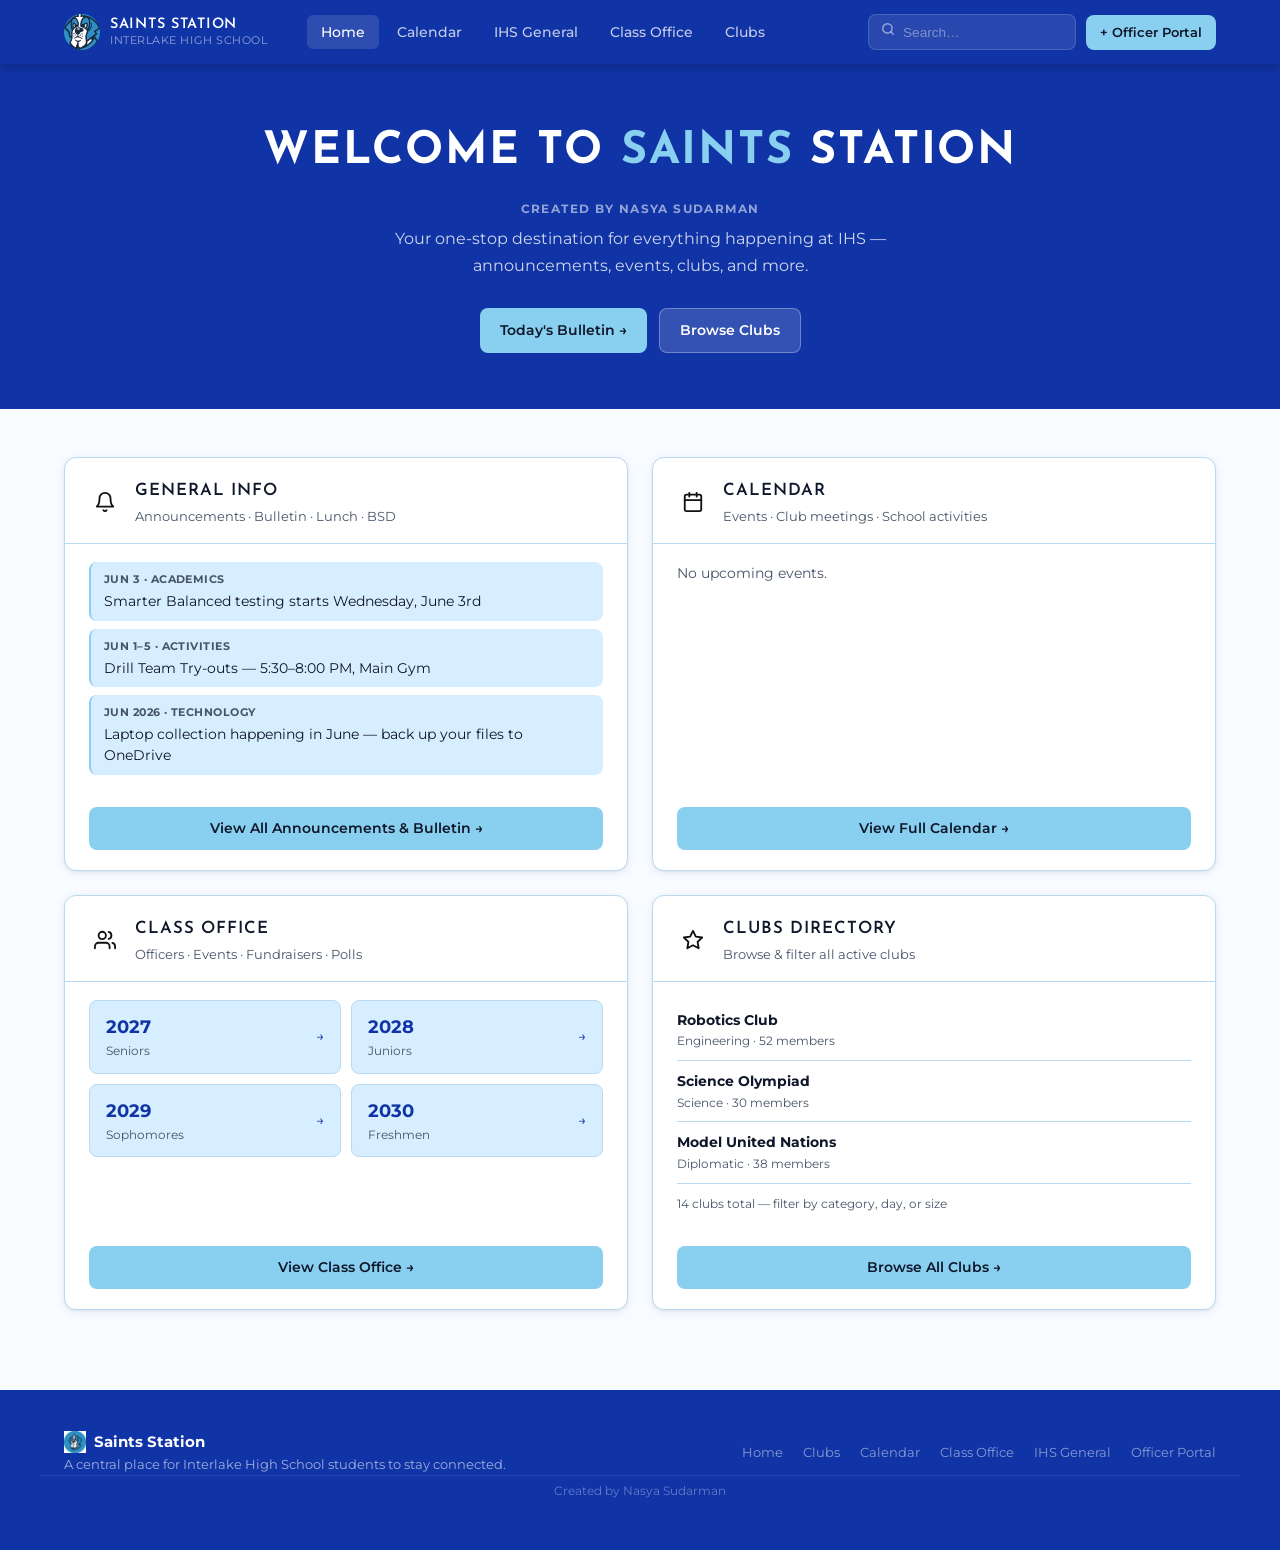
==== index.html @ 59ccad57 "PR #13 — 3-shade blue palette, no gradients, black text Palette: Egyptian blue (#1034A6) for navbar/" ====
<!DOCTYPE html>
<html lang="en">
<head>
  <meta charset="UTF-8">
  <meta name="viewport" content="width=device-width, initial-scale=1.0">
  <title>Saints Station</title>
  <link rel="stylesheet" href="style.css">
  <style>
    .home-hero { background: var(--primary-dark); padding: 52px 0 56px; color: #fff; text-align: center; }
    .home-hero h1 { font-size: clamp(1.8rem, 5vw, 2.8rem); font-weight: 700; margin-bottom: 12px; }
    .home-hero h1 span { color: var(--primary); }
    .home-hero p { font-size: 1rem; opacity: .8; max-width: 520px; margin: 0 auto 28px; line-height: 1.7; }
    .home-hero-btns { display: flex; gap: 12px; justify-content: center; flex-wrap: wrap; }

    .hub-section { padding: 48px 0 80px; }
    .hub-grid { display: grid; grid-template-columns: repeat(2, 1fr); gap: 24px; }
    @media (max-width: 720px) { .hub-grid { grid-template-columns: 1fr; } }

    .hub-card { background: var(--card); border-radius: var(--radius); box-shadow: var(--shadow); border: 1px solid var(--border); overflow: hidden; display: flex; flex-direction: column; transition: var(--transition); }
    .hub-card:hover { box-shadow: var(--shadow-md); transform: translateY(-2px); }
    .hub-card-head { padding: 20px 24px 16px; border-bottom: 1px solid var(--border); display: flex; align-items: center; gap: 14px; }
    .hub-card-icon { width: 32px; height: 32px; display: flex; align-items: center; justify-content: center; flex-shrink: 0; }
    .hub-card-icon svg { width: 22px; height: 22px; stroke: #111; fill: none; stroke-width: 2; stroke-linecap: round; stroke-linejoin: round; }
    .hub-card-title { font-size: 1.05rem; font-weight: 600; color: var(--text); }
    .hub-card-sub { font-size: .8rem; color: var(--text-muted); margin-top: 2px; }
    .hub-card-body { padding: 18px 24px; flex: 1; }
    .hub-card-footer { padding: 14px 24px 20px; }

    /* Preview items */
    .preview-list { list-style: none; display: flex; flex-direction: column; gap: 8px; }
    .preview-item { font-size: .86rem; color: var(--text); padding: 9px 13px; background: var(--highlight); border-radius: var(--radius-sm); border-left: 2px solid var(--primary); line-height: 1.5; }
    .preview-item-meta { font-size: .71rem; color: var(--text-muted); margin-bottom: 3px; text-transform: uppercase; letter-spacing: .04em; font-weight: 700; }

    /* Calendar previews */
    .cal-preview-item { display: flex; gap: 12px; align-items: flex-start; padding: 10px 0; border-bottom: 1px solid var(--border); }
    .cal-preview-item:last-child { border-bottom: none; }
    .cal-preview-badge { min-width: 38px; text-align: center; background: var(--primary-dark); color: #fff; border-radius: 6px; padding: 4px 6px; }
    .cal-preview-badge .cpb-m { font-size: .58rem; font-weight: 600; text-transform: uppercase; letter-spacing: .05em; }
    .cal-preview-badge .cpb-d { font-size: 1rem; font-weight: 700; line-height: 1; }
    .cal-preview-title { font-size: .87rem; font-weight: 700; color: var(--text); }
    .cal-preview-meta { font-size: .75rem; color: var(--text-muted); margin-top: 2px; }

    /* Class year pills */
    .class-year-pills { display: grid; grid-template-columns: 1fr 1fr; gap: 10px; }
    .class-pill { display: flex; align-items: center; justify-content: space-between; padding: 12px 16px; background: var(--highlight); border-radius: var(--radius-sm); text-decoration: none; color: var(--text); border: 1px solid var(--border); transition: var(--transition); }
    .class-pill:hover { border-color: var(--primary); background: var(--highlight); }
    .class-pill-year { font-size: 1.1rem; font-weight: 700; color: var(--primary-dark); }
    .class-pill-label { font-size: .72rem; color: var(--text-muted); margin-top: 1px; }
    .class-pill-arrow { color: var(--primary-dark); font-size: .9rem; }

    /* Club previews */
    .club-preview-item { display: flex; align-items: center; gap: 12px; padding: 9px 0; border-bottom: 1px solid var(--border); }
    .club-preview-item:last-child { border-bottom: none; }
    .club-preview-dot { width: 32px; height: 32px; border-radius: 8px; display: flex; align-items: center; justify-content: center; flex-shrink: 0; font-size: .9rem; }
    .club-preview-name { font-size: .87rem; font-weight: 700; color: var(--text); }
    .club-preview-meta { font-size: .74rem; color: var(--text-muted); margin-top: 1px; }
  </style>
</head>
<body>

<nav class="navbar">
  <div class="container navbar-inner">
    <a href="index.html" class="navbar-brand">
      <div class="brand-icon"><img src="images/interlakelogo.jpg" alt="Interlake Hub"></div>
      <div class="brand-text">
        <span class="brand-name">Saints Station</span>
        <span class="brand-sub">Interlake High School</span>
      </div>
    </a>
    <nav class="navbar-nav">
      <a href="index.html" class="nav-link active">Home</a>
      <a href="calendar.html" class="nav-link">Calendar</a>
      <a href="general.html" class="nav-link">IHS General</a>
      <a href="classoffice.html" class="nav-link">Class Office</a>
      <a href="clubs.html" class="nav-link">Clubs</a>
    </nav>
    <div class="navbar-actions">
      <div class="nav-search">
        <span class="search-icon"><svg width="14" height="14" viewBox="0 0 24 24" fill="none" stroke="currentColor" stroke-width="2.5" stroke-linecap="round" stroke-linejoin="round"><circle cx="11" cy="11" r="8"/><line x1="21" y1="21" x2="16.65" y2="16.65"/></svg></span>
        <input type="text" id="navSearch" placeholder="Search…" autocomplete="off">
      </div>
      <a href="submit.html" class="btn btn-accent" style="padding:7px 14px;font-size:.82rem;">+ Officer Portal</a>
    </div>
  </div>
</nav>

<section class="home-hero">
  <div class="container">
    <h1>Welcome to <span>Saints</span> Station</h1>
    <p style="font-size:.72rem;font-weight:700;letter-spacing:.12em;text-transform:uppercase;opacity:.55;margin-bottom:6px;">Created by Nasya Sudarman</p>
    <p>Your one-stop destination for everything happening at IHS — announcements, events, clubs, and more.</p>
    <div class="home-hero-btns">
      <a href="general.html" class="btn btn-accent">Today's Bulletin →</a>
      <a href="clubs.html" class="btn btn-ghost">Browse Clubs</a>
    </div>
  </div>
</section>

<div class="hub-section">
  <div class="container">
    <div class="hub-grid">

      <!-- General Info card -->
      <div class="hub-card">
        <div class="hub-card-head">
          <div class="hub-card-icon">
            <svg viewBox="0 0 24 24"><path d="M18 8A6 6 0 0 0 6 8c0 7-3 9-3 9h18s-3-2-3-9"/><path d="M13.73 21a2 2 0 0 1-3.46 0"/></svg>
          </div>
          <div>
            <div class="hub-card-title">General Info</div>
            <div class="hub-card-sub">Announcements · Bulletin · Lunch · BSD</div>
          </div>
        </div>
        <div class="hub-card-body">
          <ul class="preview-list">
            <li class="preview-item">
              <div class="preview-item-meta">Jun 3 · Academics</div>
              Smarter Balanced testing starts Wednesday, June 3rd
            </li>
            <li class="preview-item">
              <div class="preview-item-meta">Jun 1–5 · Activities</div>
              Drill Team Try-outs — 5:30–8:00 PM, Main Gym
            </li>
            <li class="preview-item">
              <div class="preview-item-meta">Jun 2026 · Technology</div>
              Laptop collection happening in June — back up your files to OneDrive
            </li>
          </ul>
        </div>
        <div class="hub-card-footer">
          <a href="general.html" class="btn btn-primary" style="width:100%;justify-content:center;">View All Announcements &amp; Bulletin →</a>
        </div>
      </div>

      <!-- Calendar card -->
      <div class="hub-card">
        <div class="hub-card-head">
          <div class="hub-card-icon">
            <svg viewBox="0 0 24 24"><rect x="3" y="4" width="18" height="18" rx="2" ry="2"/><line x1="16" y1="2" x2="16" y2="6"/><line x1="8" y1="2" x2="8" y2="6"/><line x1="3" y1="10" x2="21" y2="10"/></svg>
          </div>
          <div>
            <div class="hub-card-title">Calendar</div>
            <div class="hub-card-sub">Events · Club meetings · School activities</div>
          </div>
        </div>
        <div class="hub-card-body" id="calPreview">
          <div style="color:var(--text-muted);font-size:.88rem;">Loading events…</div>
        </div>
        <div class="hub-card-footer">
          <a href="calendar.html" class="btn btn-primary" style="width:100%;justify-content:center;">View Full Calendar →</a>
        </div>
      </div>

      <!-- Class Office card -->
      <div class="hub-card">
        <div class="hub-card-head">
          <div class="hub-card-icon">
            <svg viewBox="0 0 24 24"><path d="M17 21v-2a4 4 0 0 0-4-4H5a4 4 0 0 0-4 4v2"/><circle cx="9" cy="7" r="4"/><path d="M23 21v-2a4 4 0 0 0-3-3.87"/><path d="M16 3.13a4 4 0 0 1 0 7.75"/></svg>
          </div>
          <div>
            <div class="hub-card-title">Class Office</div>
            <div class="hub-card-sub">Officers · Events · Fundraisers · Polls</div>
          </div>
        </div>
        <div class="hub-card-body">
          <div class="class-year-pills">
            <a href="class.html?year=2027" class="class-pill">
              <div><div class="class-pill-year">2027</div><div class="class-pill-label">Seniors</div></div>
              <span class="class-pill-arrow">→</span>
            </a>
            <a href="class.html?year=2028" class="class-pill">
              <div><div class="class-pill-year">2028</div><div class="class-pill-label">Juniors</div></div>
              <span class="class-pill-arrow">→</span>
            </a>
            <a href="class.html?year=2029" class="class-pill">
              <div><div class="class-pill-year">2029</div><div class="class-pill-label">Sophomores</div></div>
              <span class="class-pill-arrow">→</span>
            </a>
            <a href="class.html?year=2030" class="class-pill">
              <div><div class="class-pill-year">2030</div><div class="class-pill-label">Freshmen</div></div>
              <span class="class-pill-arrow">→</span>
            </a>
          </div>
        </div>
        <div class="hub-card-footer">
          <a href="classoffice.html" class="btn btn-primary" style="width:100%;justify-content:center;">View Class Office →</a>
        </div>
      </div>

      <!-- Clubs card -->
      <div class="hub-card">
        <div class="hub-card-head">
          <div class="hub-card-icon">
            <svg viewBox="0 0 24 24"><path d="M12 2l3.09 6.26L22 9.27l-5 4.87 1.18 6.88L12 17.77l-6.18 3.25L7 14.14 2 9.27l6.91-1.01L12 2z"/></svg>
          </div>
          <div>
            <div class="hub-card-title">Clubs Directory</div>
            <div class="hub-card-sub">Browse &amp; filter all active clubs</div>
          </div>
        </div>
        <div class="hub-card-body" id="clubsPreview">
          <div style="color:var(--text-muted);font-size:.88rem;">Loading clubs…</div>
        </div>
        <div class="hub-card-footer">
          <a href="clubs.html" class="btn btn-primary" style="width:100%;justify-content:center;">Browse All Clubs →</a>
        </div>
      </div>

    </div>
  </div>
</div>

<footer class="footer">
  <div class="container footer-inner">
    <div>
      <div class="footer-brand" style="display:flex;align-items:center;gap:8px;"><img src="images/interlakelogo.jpg" alt="Interlake Hub" style="width:22px;height:22px;"> Saints Station</div>
      <p>A central place for Interlake High School students to stay connected.</p>
    </div>
    <div class="footer-links">
      <a href="index.html">Home</a>
      <a href="clubs.html">Clubs</a>
      <a href="calendar.html">Calendar</a>
      <a href="classoffice.html">Class Office</a>
      <a href="general.html">IHS General</a>
      <a href="submit.html">Officer Portal</a>
    </div>
  </div>
  <div class="container" style="text-align:center;padding:6px 0 10px;font-size:.72rem;color:rgba(255,255,255,.35);border-top:1px solid rgba(255,255,255,.08);">Created by Nasya Sudarman</div>
</footer>

<script src="data.js"></script>
<script>
const events = getEvents();
const clubs  = getClubs();

// Calendar preview — next 3 events
const upcoming = [...events]
  .filter(e => daysUntil(e.date) >= 0)
  .sort((a, b) => new Date(a.date) - new Date(b.date))
  .slice(0, 3);

const calEl = document.getElementById("calPreview");
if (upcoming.length) {
  calEl.innerHTML = upcoming.map(ev => {
    const d = new Date(ev.date + "T00:00:00");
    return `
    <div class="cal-preview-item">
      <div class="cal-preview-badge">
        <div class="cpb-m">${d.toLocaleDateString("en-US",{month:"short"}).toUpperCase()}</div>
        <div class="cpb-d">${d.getDate()}</div>
      </div>
      <div>
        <div class="cal-preview-title">${ev.title}</div>
        <div class="cal-preview-meta">${ev.time} · ${ev.location}</div>
      </div>
    </div>`;
  }).join("");
} else {
  calEl.innerHTML = `<div style="color:var(--text-muted);font-size:.88rem;">No upcoming events.</div>`;
}

// Clubs preview — 3 featured clubs
const featured = clubs.filter(c => c.featured).slice(0, 3);
const fallback = clubs.slice(0, 3);
const showClubs = featured.length ? featured : fallback;

document.getElementById("clubsPreview").innerHTML = showClubs.map(c => {
  return `
  <div class="club-preview-item">
    <div>
      <div class="club-preview-name">${c.name}</div>
      <div class="club-preview-meta">${getCategoryLabel(c.category)} · ${c.members} members</div>
    </div>
  </div>`;
}).join("") + `<div style="font-size:.78rem;color:var(--text-muted);margin-top:10px;">${clubs.length} clubs total — filter by category, day, or size</div>`;

// Nav search → clubs page
document.getElementById("navSearch").addEventListener("keydown", e => {
  if (e.key === "Enter") {
    const q = e.target.value.trim();
    if (q) location.href = `clubs.html?q=${encodeURIComponent(q)}`;
  }
});
</script>
</body>
</html>
---- style.css ----
@import url('https://fonts.googleapis.com/css2?family=Josefin+Sans:wght@300;400;600;700&family=Montserrat:wght@400;500;600;700;800;900&display=swap');

/* ── Reset & Base ─────────────────────────────────────────────────────────── */
*, *::before, *::after { box-sizing: border-box; margin: 0; padding: 0; }

:root {
  --primary:        #89CFF0;   /* baby blue — buttons, borders */
  --primary-mid:    #5ab5e8;   /* baby blue hover */
  --primary-dark:   #1034A6;   /* Egyptian blue — navbar, footer, heroes */
  --primary-light:  #D6EEFF;   /* pale blue fills */
  --highlight:      #D6EEFF;   /* pale blue — chips/badges/fills */
  --accent:         #89CFF0;   /* same as primary */
  --accent-light:   #D6EEFF;   /* same as highlight */
  --bg:             #f8fbff;   /* near-white page background */
  --card:           #ffffff;
  --text:           #0f172a;
  --text-muted:     #475569;
  --border:         #b8d9f0;   /* soft baby blue border */
  --radius:         12px;
  --radius-sm:      8px;
  --shadow:         0 2px 8px rgba(0,0,0,.08), 0 1px 2px rgba(0,0,0,.05);
  --shadow-md:      0 4px 20px rgba(0,0,0,.10), 0 2px 4px rgba(0,0,0,.06);
  --shadow-lg:      0 12px 40px rgba(0,0,0,.15);
  --transition:     0.2s ease;
  --font:           'Montserrat', -apple-system, BlinkMacSystemFont, 'Segoe UI', sans-serif;
  --font-display:   'Josefin Sans', 'Montserrat', sans-serif;
}

html { font-size: 16px; scroll-behavior: smooth; }

body {
  font-family: var(--font);
  font-weight: 400;
  background: var(--bg);
  color: var(--text);
  line-height: 1.6;
  min-height: 100vh;
}

a { color: inherit; text-decoration: none; }
img { display: block; max-width: 100%; }
ul { list-style: none; }

/* ── Utility ──────────────────────────────────────────────────────────────── */
.container { max-width: 1200px; margin: 0 auto; padding: 0 24px; }
.sr-only { position: absolute; width: 1px; height: 1px; overflow: hidden; clip: rect(0,0,0,0); }

.badge {
  display: inline-flex;
  align-items: center;
  gap: 4px;
  padding: 3px 10px;
  border-radius: 20px;
  font-size: .72rem;
  font-weight: 700;
  letter-spacing: .02em;
  text-transform: uppercase;
  color: var(--text);
}

.tag {
  display: inline-block;
  padding: 2px 8px;
  background: #e2e8f0;
  color: #475569;
  border-radius: 4px;
  font-size: .75rem;
  font-weight: 500;
}

.btn {
  display: inline-flex;
  align-items: center;
  gap: 8px;
  padding: 10px 20px;
  border-radius: var(--radius-sm);
  font-size: .9rem;
  font-weight: 600;
  cursor: pointer;
  border: none;
  transition: var(--transition);
  text-decoration: none;
}

.btn-primary {
  background: var(--primary);
  color: var(--text);
}
.btn-primary:hover { background: var(--primary-mid); color: var(--text); transform: translateY(-1px); box-shadow: var(--shadow-md); }

.btn-accent {
  background: var(--primary);
  color: var(--text);
}
.btn-accent:hover { background: var(--primary-mid); color: var(--text); transform: translateY(-1px); box-shadow: var(--shadow-md); }

.btn-outline {
  background: transparent;
  color: var(--primary-dark);
  border: 2px solid var(--primary);
}
.btn-outline:hover { background: var(--primary); color: var(--text); }

.btn-ghost {
  background: rgba(255,255,255,.15);
  color: #fff;
  border: 1px solid rgba(255,255,255,.3);
}
.btn-ghost:hover { background: rgba(255,255,255,.25); }

.section { padding: 64px 0; }
.section-sm { padding: 40px 0; }

.section-header { margin-bottom: 36px; }
.section-header h2 { font-size: 1.75rem; font-weight: 700; color: var(--primary-dark); }
.section-header p { color: var(--text-muted); margin-top: 6px; font-size: 1rem; }
.section-header .header-row { display: flex; justify-content: space-between; align-items: flex-end; flex-wrap: wrap; gap: 12px; }

/* ── Navigation ───────────────────────────────────────────────────────────── */
.navbar {
  background: var(--primary-dark);
  position: sticky;
  top: 0;
  z-index: 100;
  box-shadow: 0 2px 12px rgba(0,0,0,.25);
}

.navbar-inner {
  display: flex;
  align-items: center;
  gap: 24px;
  height: 64px;
}

.navbar-brand {
  display: flex;
  align-items: center;
  gap: 10px;
  flex-shrink: 0;
}

.navbar-brand .brand-icon {
  width: 36px;
  height: 36px;
  border-radius: 50%;
  overflow: hidden;
  flex-shrink: 0;
  background: #fff;
  display: flex;
  align-items: center;
  justify-content: center;
}

.navbar-brand .brand-icon img {
  width: 160%;
  height: 160%;
  object-fit: cover;
  margin: -30%;
  display: block;
}

.navbar-brand .brand-text {
  display: flex;
  flex-direction: column;
  line-height: 1.15;
}

.navbar-brand .brand-name {
  font-size: .9rem;
  font-weight: 600;
  color: #fff;
  font-family: var(--font-display);
  letter-spacing: 0.05em;
  text-transform: uppercase;
}

.navbar-brand .brand-sub {
  font-size: .68rem;
  color: rgba(255,255,255,.55);
  letter-spacing: .05em;
  text-transform: uppercase;
}

.navbar-nav {
  display: flex;
  align-items: center;
  gap: 4px;
  margin-left: 16px;
  flex: 1;
}

.nav-link {
  padding: 6px 14px;
  border-radius: 6px;
  font-size: .88rem;
  font-weight: 500;
  color: rgba(255,255,255,.75);
  transition: var(--transition);
}

.nav-link:hover, .nav-link.active {
  background: rgba(255,255,255,.12);
  color: #fff;
}

.navbar-actions {
  display: flex;
  align-items: center;
  gap: 10px;
  margin-left: auto;
}

.nav-search {
  display: flex;
  align-items: center;
  background: rgba(255,255,255,.1);
  border: 1px solid rgba(255,255,255,.15);
  border-radius: 8px;
  padding: 0 12px;
  gap: 8px;
  height: 36px;
  transition: var(--transition);
}

.nav-search:focus-within {
  background: rgba(255,255,255,.18);
  border-color: rgba(255,255,255,.3);
}

.nav-search input {
  background: transparent;
  border: none;
  outline: none;
  color: #fff;
  font-size: .85rem;
  width: 160px;
}

.nav-search input::placeholder { color: rgba(255,255,255,.4); }
.nav-search .search-icon { color: rgba(255,255,255,.5); font-size: .85rem; }

/* ── Hero ─────────────────────────────────────────────────────────────────── */
.hero {
  background: var(--primary-dark);
  padding: 72px 0 80px;
  position: relative;
  overflow: hidden;
}

.hero::before {
  content: "";
  position: absolute;
  inset: 0;
  background: url("data:image/svg+xml,%3Csvg width='60' height='60' viewBox='0 0 60 60' xmlns='http://www.w3.org/2000/svg'%3E%3Cg fill='none' fill-rule='evenodd'%3E%3Cg fill='%23ffffff' fill-opacity='0.03'%3E%3Cpath d='M36 34v-4h-2v4h-4v2h4v4h2v-4h4v-2h-4zm0-30V0h-2v4h-4v2h4v4h2V6h4V4h-4zM6 34v-4H4v4H0v2h4v4h2v-4h4v-2H6zM6 4V0H4v4H0v2h4v4h2V6h4V4H6z'/%3E%3C/g%3E%3C/g%3E%3C/svg%3E");
  pointer-events: none;
}

.hero-content {
  position: relative;
  display: grid;
  grid-template-columns: 1fr auto;
  gap: 48px;
  align-items: center;
}

.hero-eyebrow {
  display: inline-flex;
  align-items: center;
  gap: 8px;
  background: rgba(59,130,246,.18);
  border: 1px solid rgba(59,130,246,.35);
  padding: 5px 14px;
  border-radius: 20px;
  font-size: .78rem;
  font-weight: 700;
  color: var(--primary);
  letter-spacing: .05em;
  text-transform: uppercase;
  margin-bottom: 18px;
}

.hero h1 {
  font-size: clamp(2rem, 5vw, 3.25rem);
  font-weight: 700;
  color: #fff;
  line-height: 1.1;
  margin-bottom: 16px;
  letter-spacing: -.02em;
}

h1.display, .hero h1, .home-hero h1, .general-hero h1, .clubs-header h1, .classoffice-hero h1, .class-hero h1, .cal-header h1, .calendar-hero h1 {
  font-family: var(--font-display);
  letter-spacing: 0.04em;
  text-transform: uppercase;
  font-weight: 700;
}

.gen-section-title, .section-header h2, .hub-card-title, .cal-legend-title, .upcoming-card-title, .bsd-card-head h3 {
  font-family: var(--font-display);
  text-transform: uppercase;
  letter-spacing: 0.06em;
  font-weight: 700;
}

.hero h1 span { color: var(--primary); }

.hero-desc {
  font-size: 1.05rem;
  color: rgba(255,255,255,.75);
  max-width: 520px;
  margin-bottom: 32px;
  line-height: 1.7;
}

.hero-cta {
  display: flex;
  gap: 12px;
  flex-wrap: wrap;
}

.hero-stats {
  display: grid;
  grid-template-columns: repeat(3, 1fr);
  gap: 12px;
  flex-shrink: 0;
}

.hero-stat {
  background: rgba(255,255,255,.08);
  border: 1px solid rgba(255,255,255,.12);
  border-radius: var(--radius);
  padding: 20px 24px;
  text-align: center;
  min-width: 110px;
}

.hero-stat .stat-number {
  font-size: 2rem;
  font-weight: 700;
  color: var(--primary);
  line-height: 1;
}

.hero-stat .stat-label {
  font-size: .75rem;
  color: rgba(255,255,255,.6);
  margin-top: 4px;
  font-weight: 500;
}

/* ── Banner ───────────────────────────────────────────────────────────────── */
.banner {
  background: var(--primary-dark);
  color: #fff;
}

.banner-label {
  background: rgba(255,255,255,.15);
  color: #fff;
}

.banner a { color: var(--primary); }

/* ── Cards ────────────────────────────────────────────────────────────────── */
.card {
  background: var(--card);
  border-radius: var(--radius);
  box-shadow: var(--shadow);
  overflow: hidden;
  transition: var(--transition);
}

.card:hover { transform: translateY(-3px); box-shadow: var(--shadow-md); }

/* Event Card */
.events-grid {
  display: grid;
  grid-template-columns: repeat(auto-fill, minmax(300px, 1fr));
  gap: 20px;
}

.event-card {
  display: flex;
  gap: 0;
  align-items: stretch;
}

.event-date-badge {
  background: var(--primary);
  color: #fff;
  min-width: 68px;
  display: flex;
  flex-direction: column;
  align-items: center;
  justify-content: center;
  padding: 16px 10px;
  flex-shrink: 0;
}

.event-date-badge .month {
  font-size: .7rem;
  font-weight: 700;
  letter-spacing: .1em;
  text-transform: uppercase;
  opacity: .8;
}

.event-date-badge .day {
  font-size: 2rem;
  font-weight: 700;
  line-height: 1;
}

.event-date-badge.soon { background: var(--primary-dark); color: #fff; }
.event-date-badge.today { background: #111111; }

.event-body {
  padding: 16px;
  display: flex;
  flex-direction: column;
  gap: 6px;
  flex: 1;
}

.event-body h3 { font-size: .95rem; font-weight: 700; line-height: 1.3; }

.event-meta {
  display: flex;
  flex-direction: column;
  gap: 2px;
}

.event-meta span {
  font-size: .78rem;
  color: var(--text-muted);
  display: flex;
  align-items: center;
  gap: 5px;
}

.event-desc { font-size: .82rem; color: var(--text-muted); line-height: 1.5; margin-top: 4px; }

.event-tags { display: flex; gap: 4px; flex-wrap: wrap; margin-top: 4px; }

/* Club Card */
.clubs-grid {
  display: grid;
  grid-template-columns: repeat(auto-fill, minmax(300px, 1fr));
  gap: 20px;
}

.club-card {
  display: flex;
  flex-direction: column;
  cursor: pointer;
}

.club-card-header {
  padding: 20px 20px 16px;
  display: flex;
  gap: 14px;
  align-items: flex-start;
}

.club-avatar {
  width: 48px;
  height: 48px;
  border-radius: 10px;
  display: flex;
  align-items: center;
  justify-content: center;
  font-size: 1.35rem;
  flex-shrink: 0;
  color: #fff;
}

.club-header-info { flex: 1; min-width: 0; }

.club-name {
  font-size: 1rem;
  font-weight: 700;
  line-height: 1.2;
  margin-bottom: 4px;
  white-space: nowrap;
  overflow: hidden;
  text-overflow: ellipsis;
}

.club-tagline {
  font-size: .8rem;
  color: var(--text-muted);
  font-style: italic;
}

.club-card-body {
  padding: 0 20px 16px;
  flex: 1;
}

.club-desc {
  font-size: .83rem;
  color: #475569;
  line-height: 1.55;
  display: -webkit-box;
  -webkit-line-clamp: 3;
  -webkit-box-orient: vertical;
  overflow: hidden;
}

.club-card-footer {
  padding: 12px 20px;
  border-top: 1px solid var(--border);
  display: flex;
  justify-content: space-between;
  align-items: center;
  gap: 8px;
}

.club-meta-row {
  display: flex;
  gap: 12px;
  align-items: center;
}

.club-meta-item {
  font-size: .75rem;
  color: var(--text-muted);
  display: flex;
  align-items: center;
  gap: 4px;
}

.club-card-link {
  font-size: .8rem;
  font-weight: 600;
  color: var(--primary-dark);
  display: flex;
  align-items: center;
  gap: 4px;
  white-space: nowrap;
  transition: var(--transition);
}

.club-card-header .badge { background: var(--highlight) !important; color: #0f172a !important; }

.club-card-link:hover { color: var(--primary-light); gap: 7px; }

/* ── Category Filters ─────────────────────────────────────────────────────── */
.filter-bar {
  display: flex;
  align-items: center;
  gap: 8px;
  flex-wrap: wrap;
  margin-bottom: 28px;
}

.filter-pill {
  padding: 6px 16px;
  border-radius: 20px;
  font-size: .82rem;
  font-weight: 600;
  cursor: pointer;
  border: 2px solid var(--border);
  background: var(--card);
  color: var(--text-muted);
  transition: var(--transition);
  white-space: nowrap;
}

.filter-pill:hover {
  border-color: currentColor;
  color: var(--text);
}

.filter-pill.active {
  color: #fff !important;
  border-color: transparent;
}

/* ── Search Bar ───────────────────────────────────────────────────────────── */
.search-bar {
  display: flex;
  align-items: center;
  gap: 10px;
  background: var(--card);
  border: 2px solid var(--border);
  border-radius: var(--radius-sm);
  padding: 10px 16px;
  transition: var(--transition);
  max-width: 360px;
  width: 100%;
}

.search-bar:focus-within {
  border-color: var(--primary);
  box-shadow: 0 0 0 3px rgba(30, 58, 138, .1);
}

.search-bar input {
  flex: 1;
  border: none;
  outline: none;
  font-size: .9rem;
  color: var(--text);
  background: transparent;
}

.search-bar input::placeholder { color: var(--text-muted); }
.search-bar .icon { color: var(--text-muted); }

/* ── Club Detail Page ─────────────────────────────────────────────────────── */
.club-hero {
  padding: 48px 0 52px;
  position: relative;
}

.club-hero-inner {
  display: flex;
  gap: 32px;
  align-items: flex-start;
}

.club-hero-icon {
  width: 84px;
  height: 84px;
  border-radius: 18px;
  display: flex;
  align-items: center;
  justify-content: center;
  font-size: 2.5rem;
  flex-shrink: 0;
  color: #fff;
  box-shadow: var(--shadow-lg);
}

.club-hero-info { flex: 1; }

.club-hero-info h1 {
  font-size: clamp(1.5rem, 4vw, 2.2rem);
  font-weight: 700;
  color: var(--primary-dark);
  line-height: 1.1;
  margin-bottom: 8px;
}

.club-hero-tagline {
  font-size: 1.05rem;
  color: var(--text-muted);
  font-style: italic;
  margin-bottom: 12px;
}

.club-hero-meta {
  display: flex;
  flex-wrap: wrap;
  gap: 16px;
  margin-top: 12px;
}

.club-hero-meta-item {
  display: flex;
  align-items: center;
  gap: 7px;
  font-size: .85rem;
  color: var(--text-muted);
}

.club-hero-meta-item strong { color: var(--text); }

.club-layout {
  display: grid;
  grid-template-columns: 1fr 340px;
  gap: 32px;
  padding-bottom: 80px;
}

.info-card {
  background: var(--card);
  border-radius: var(--radius);
  box-shadow: var(--shadow);
  overflow: hidden;
  margin-bottom: 24px;
}

.info-card-header {
  padding: 16px 20px;
  border-bottom: 1px solid var(--border);
  display: flex;
  align-items: center;
  gap: 10px;
}

.info-card-header h3 {
  font-size: .95rem;
  font-weight: 700;
  color: var(--primary-dark);
}

.info-card-body { padding: 20px; }

.info-row {
  display: flex;
  gap: 12px;
  align-items: flex-start;
  padding: 10px 0;
  border-bottom: 1px solid var(--border);
}

.info-row:last-child { border-bottom: none; }

.info-row-icon {
  width: 32px;
  height: 32px;
  border-radius: 7px;
  display: flex;
  align-items: center;
  justify-content: center;
  font-size: .9rem;
  flex-shrink: 0;
  background: #f1f5f9;
}

.info-row-text { flex: 1; }
.info-row-text .label { font-size: .73rem; color: var(--text-muted); font-weight: 600; text-transform: uppercase; letter-spacing: .05em; }
.info-row-text .value { font-size: .9rem; color: var(--text); font-weight: 500; margin-top: 1px; }

/* Update/Recap Feed */
.update-feed { display: flex; flex-direction: column; gap: 16px; }

.update-item {
  background: var(--card);
  border-radius: var(--radius);
  box-shadow: var(--shadow);
  padding: 20px;
  border-left: 4px solid transparent;
}

.update-header {
  display: flex;
  justify-content: space-between;
  align-items: flex-start;
  gap: 12px;
  margin-bottom: 8px;
}

.update-title { font-size: .95rem; font-weight: 700; }
.update-meta { font-size: .75rem; color: var(--text-muted); margin-top: 3px; }
.update-content {
  font-size: .87rem;
  color: #475569;
  line-height: 1.65;
  white-space: pre-line;
  margin-top: 8px;
}

/* Agenda list */
.agenda-list {
  display: flex;
  flex-direction: column;
  gap: 8px;
}

.agenda-item {
  display: flex;
  align-items: flex-start;
  gap: 10px;
  padding: 8px 0;
  border-bottom: 1px solid var(--border);
  font-size: .88rem;
}

.agenda-item:last-child { border-bottom: none; }

.agenda-num {
  width: 22px;
  height: 22px;
  background: var(--primary);
  color: #fff;
  border-radius: 50%;
  font-size: .7rem;
  font-weight: 700;
  display: flex;
  align-items: center;
  justify-content: center;
  flex-shrink: 0;
  margin-top: 1px;
}

/* Requirements list */
.requirements-list {
  display: flex;
  flex-direction: column;
  gap: 8px;
}

.requirement-item {
  display: flex;
  align-items: flex-start;
  gap: 10px;
  font-size: .88rem;
  line-height: 1.5;
}

.req-check {
  width: 18px;
  height: 18px;
  background: var(--primary);
  border-radius: 50%;
  display: flex;
  align-items: center;
  justify-content: center;
  color: #fff;
  font-size: .65rem;
  flex-shrink: 0;
  margin-top: 2px;
}

/* ── Form ─────────────────────────────────────────────────────────────────── */
.form-page {
  max-width: 720px;
  margin: 0 auto;
  padding: 56px 24px 80px;
}

.form-card {
  background: var(--card);
  border-radius: var(--radius);
  box-shadow: var(--shadow-md);
  overflow: hidden;
}

.form-card-header {
  background: var(--highlight);
  padding: 32px 32px 28px;
  color: var(--text);
  border-bottom: 2px solid var(--border);
}

.form-card-header h1 { font-size: 1.5rem; font-weight: 700; }
.form-card-header p { opacity: .75; margin-top: 6px; font-size: .9rem; }

.form-body { padding: 32px; }

.form-group { margin-bottom: 24px; }

.form-label {
  display: block;
  font-size: .85rem;
  font-weight: 600;
  color: var(--text);
  margin-bottom: 7px;
}

.form-label .required { color: #ef4444; margin-left: 2px; }

.form-control {
  width: 100%;
  padding: 10px 14px;
  border: 2px solid var(--border);
  border-radius: var(--radius-sm);
  font-size: .9rem;
  font-family: var(--font);
  color: var(--text);
  background: #fff;
  transition: var(--transition);
  outline: none;
}

.form-control:focus {
  border-color: var(--primary);
  box-shadow: 0 0 0 3px rgba(30, 58, 138, .1);
}

.form-control::placeholder { color: #a0aec0; }

textarea.form-control {
  resize: vertical;
  min-height: 120px;
  line-height: 1.6;
}

select.form-control { appearance: none; background-image: url("data:image/svg+xml,%3Csvg xmlns='http://www.w3.org/2000/svg' width='16' height='16' fill='%2364748b' viewBox='0 0 16 16'%3E%3Cpath d='M7.247 11.14L2.451 5.658C1.885 5.013 2.345 4 3.204 4h9.592a1 1 0 0 1 .753 1.659l-4.796 5.48a1 1 0 0 1-1.506 0z'/%3E%3C/svg%3E"); background-repeat: no-repeat; background-position: right 12px center; padding-right: 36px; }

.form-hint { font-size: .78rem; color: var(--text-muted); margin-top: 5px; }

.form-row { display: grid; grid-template-columns: 1fr 1fr; gap: 16px; }

.form-footer {
  padding: 0 32px 32px;
  display: flex;
  justify-content: flex-end;
  gap: 12px;
}

.toast {
  position: fixed;
  bottom: 24px;
  right: 24px;
  background: #1e293b;
  color: #fff;
  padding: 14px 20px;
  border-radius: var(--radius-sm);
  font-size: .88rem;
  font-weight: 500;
  box-shadow: var(--shadow-lg);
  transform: translateY(80px);
  opacity: 0;
  transition: all .35s cubic-bezier(.34, 1.56, .64, 1);
  z-index: 9999;
  display: flex;
  align-items: center;
  gap: 10px;
  max-width: 360px;
}

.toast.show { transform: translateY(0); opacity: 1; }
.toast.success .toast-icon { color: var(--primary-light); }
.toast.error .toast-icon { color: #ef4444; }

/* ── Breadcrumb ───────────────────────────────────────────────────────────── */
.breadcrumb {
  padding: 14px 0;
  display: flex;
  align-items: center;
  gap: 6px;
  font-size: .82rem;
  color: var(--text-muted);
}

.breadcrumb a { color: var(--primary-dark); font-weight: 500; transition: var(--transition); }
.breadcrumb a:hover { color: var(--primary-light); }
.breadcrumb .sep { opacity: .4; }

/* ── Empty State ──────────────────────────────────────────────────────────── */
.empty-state {
  text-align: center;
  padding: 60px 24px;
  color: var(--text-muted);
}

.empty-state .empty-icon {
  font-size: 3rem;
  margin-bottom: 16px;
  opacity: .4;
}

.empty-state h3 { font-size: 1.1rem; color: var(--text); margin-bottom: 6px; }
.empty-state p { font-size: .9rem; }

/* ── Footer ───────────────────────────────────────────────────────────────── */
.footer {
  background: var(--primary-dark);
  color: rgba(255,255,255,.6);
  padding: 40px 0;
  margin-top: auto;
}

.footer-inner {
  display: flex;
  justify-content: space-between;
  align-items: center;
  gap: 24px;
  flex-wrap: wrap;
}

.footer-brand { font-weight: 700; color: #fff; font-size: .95rem; }
.footer p { font-size: .82rem; }
.footer-links { display: flex; gap: 20px; }
.footer-links a { font-size: .82rem; color: rgba(255,255,255,.5); transition: var(--transition); }
.footer-links a:hover { color: var(--accent-light); }

/* ── Chip counter ─────────────────────────────────────────────────────────── */
.count-chip {
  display: inline-flex;
  align-items: center;
  padding: 2px 9px;
  background: var(--bg);
  border-radius: 10px;
  font-size: .75rem;
  font-weight: 700;
  color: var(--text-muted);
  margin-left: 8px;
}

/* ── Responsive ───────────────────────────────────────────────────────────── */
@media (max-width: 768px) {
  .hero-content { grid-template-columns: 1fr; }
  .hero-stats { display: flex; }
  .hero-stat { flex: 1; }
  .club-layout { grid-template-columns: 1fr; }
  .form-row { grid-template-columns: 1fr; }
  .navbar-nav { display: none; }
  .nav-search input { width: 120px; }
  .club-hero-inner { flex-direction: column; gap: 16px; }
  .footer-inner { flex-direction: column; align-items: flex-start; }
}

@media (max-width: 520px) {
  .container { padding: 0 16px; }
  .hero { padding: 48px 0; }
  .events-grid, .clubs-grid { grid-template-columns: 1fr; }
  .hero-stats { flex-direction: column; }
}

/* ── Animations ───────────────────────────────────────────────────────────── */
@keyframes fadeInUp {
  from { opacity: 0; transform: translateY(16px); }
  to   { opacity: 1; transform: translateY(0); }
}

.animate-in { animation: fadeInUp .4s ease forwards; }

.stagger > * { opacity: 0; animation: fadeInUp .4s ease forwards; }
.stagger > *:nth-child(1)  { animation-delay: .05s; }
.stagger > *:nth-child(2)  { animation-delay: .10s; }
.stagger > *:nth-child(3)  { animation-delay: .15s; }
.stagger > *:nth-child(4)  { animation-delay: .20s; }
.stagger > *:nth-child(5)  { animation-delay: .25s; }
.stagger > *:nth-child(6)  { animation-delay: .30s; }
.stagger > *:nth-child(7)  { animation-delay: .35s; }
.stagger > *:nth-child(8)  { animation-delay: .40s; }
.stagger > *:nth-child(9)  { animation-delay: .45s; }
.stagger > *:nth-child(10) { animation-delay: .50s; }
.stagger > *:nth-child(n+11) { animation-delay: .55s; }

/* ── Officers Grid ────────────────────────────────────────────────────────── */
.officers-grid {
  display: grid;
  grid-template-columns: repeat(auto-fill, minmax(200px, 1fr));
  gap: 16px;
}
.officer-card {
  background: var(--card);
  border-radius: var(--radius);
  padding: 20px;
  box-shadow: var(--shadow);
  text-align: center;
  border-top: 3px solid var(--primary);
}
.officer-avatar {
  width: 56px; height: 56px; border-radius: 50%;
  background: var(--primary);
  color: #fff;
  display: flex; align-items: center; justify-content: center;
  font-size: 1.3rem; font-weight: 600;
  margin: 0 auto 12px;
}
.officer-name { font-size: .95rem; font-weight: 700; }
.officer-role { font-size: .78rem; color: #fff; background: var(--primary-light); padding: 2px 10px; border-radius: 20px; display: inline-block; margin: 4px 0 6px; font-weight: 600; }
.officer-grade { font-size: .78rem; color: var(--text-muted); }
.officer-email { font-size: .75rem; color: var(--primary-light); margin-top: 4px; word-break: break-all; }

/* ── Sort Bar ─────────────────────────────────────────────────────────────── */
.sort-bar {
  display: flex; align-items: center; gap: 8px; flex-wrap: wrap;
}
.sort-bar-label { font-size: .82rem; font-weight: 600; color: var(--text-muted); white-space: nowrap; }
.sort-btn {
  padding: 5px 14px; border-radius: 20px; font-size: .82rem; font-weight: 600;
  cursor: pointer; border: 2px solid var(--border); background: var(--card);
  color: var(--text-muted); transition: var(--transition); white-space: nowrap;
}
.sort-btn:hover { border-color: var(--primary-dark); color: var(--primary-dark); }
.sort-btn.active { background: var(--primary-dark); color: #fff; border-color: var(--primary-dark); }

/* ── Calendar Widget ──────────────────────────────────────────────────────── */
.calendar-widget {
  background: var(--card);
  border-radius: var(--radius);
  box-shadow: var(--shadow-md);
  overflow: hidden;
}
.cal-header {
  background: var(--primary-dark);
  color: #fff;
  padding: 16px 20px;
  display: flex; align-items: center; justify-content: space-between;
}
.cal-header h3 { font-size: 1.1rem; font-weight: 600; }
.cal-nav-btn {
  background: rgba(255,255,255,.12); border: none; color: #fff;
  width: 32px; height: 32px; border-radius: 6px; cursor: pointer;
  font-size: 1rem; transition: var(--transition); display: flex; align-items: center; justify-content: center;
}
.cal-nav-btn:hover { background: rgba(255,255,255,.25); }
.cal-grid { display: grid; grid-template-columns: repeat(7, 1fr); }
.cal-day-header {
  padding: 10px 4px; text-align: center;
  font-size: .72rem; font-weight: 700; color: var(--text-muted);
  text-transform: uppercase; letter-spacing: .05em;
  background: #f8faff; border-bottom: 1px solid var(--border);
}
.cal-day {
  min-height: 72px; padding: 6px; border-right: 1px solid var(--border);
  border-bottom: 1px solid var(--border); background: #fff;
  cursor: pointer; transition: background .15s;
  position: relative;
}
.cal-day:hover { background: var(--highlight); }
.cal-day.other-month { background: #f8faff; }
.cal-day.other-month .cal-day-num { color: #cbd5e1; }
.cal-day.today .cal-day-num {
  background: var(--primary); color: #fff;
  width: 24px; height: 24px; border-radius: 50%;
  display: flex; align-items: center; justify-content: center;
  font-weight: 700;
}
.cal-day.selected { background: var(--highlight); outline: 2px solid var(--primary-light); outline-offset: -2px; }
.cal-day-num { font-size: .82rem; font-weight: 600; color: var(--text); margin-bottom: 4px; width: 24px; height: 24px; display: flex; align-items: center; justify-content: center; }
.cal-events { display: flex; flex-direction: column; gap: 2px; }
.cal-event-chip {
  font-size: .65rem; font-weight: 600; padding: 1px 5px;
  border-radius: 3px; color: #fff; white-space: nowrap;
  overflow: hidden; text-overflow: ellipsis; cursor: pointer;
}
.cal-meeting-dot {
  display: inline-block; width: 6px; height: 6px; border-radius: 50%;
  background: var(--primary); margin-right: 2px;
}
.cal-meetings-row { font-size: .65rem; color: var(--text-muted); margin-top: 2px; }
.cal-detail-panel {
  border-top: 2px solid var(--border);
  padding: 20px;
  min-height: 80px;
}
.cal-detail-panel h4 { font-size: .9rem; font-weight: 700; color: var(--primary-dark); margin-bottom: 12px; }
.cal-detail-event {
  display: flex; align-items: flex-start; gap: 10px;
  padding: 10px 0; border-bottom: 1px solid var(--border);
  font-size: .85rem;
}
.cal-detail-event:last-child { border-bottom: none; }
.cal-detail-dot { width: 10px; height: 10px; border-radius: 50%; flex-shrink: 0; margin-top: 4px; }
.cal-detail-meeting {
  display: flex; align-items: center; gap: 8px;
  padding: 8px 0; border-bottom: 1px solid var(--border); font-size: .83rem;
}
.cal-detail-meeting:last-child { border-bottom: none; }

/* ── Login Overlay ────────────────────────────────────────────────────────── */
.login-overlay {
  position: fixed; inset: 0;
  background: var(--bg);
  display: flex; align-items: center; justify-content: center;
  z-index: 200; padding: 24px;
}
.login-card {
  background: var(--card);
  border-radius: var(--radius);
  box-shadow: var(--shadow-lg);
  width: 100%; max-width: 420px;
  overflow: hidden;
}
.login-header {
  background: linear-gradient(135deg, var(--primary-dark), var(--primary));
  padding: 32px; text-align: center; color: #fff;
}
.login-header .login-icon { font-size: 2.5rem; margin-bottom: 10px; }
.login-header h2 { font-size: 1.3rem; font-weight: 600; }
.login-header p { font-size: .85rem; opacity: .75; margin-top: 4px; }
.login-body { padding: 28px; }
.login-demo-box {
  background: var(--highlight); border: 1px solid var(--border);
  border-radius: var(--radius-sm); padding: 12px 14px;
  margin-bottom: 20px; font-size: .82rem;
}
.login-demo-box .demo-label { font-weight: 700; color: var(--primary); font-size: .75rem; text-transform: uppercase; letter-spacing: .05em; margin-bottom: 6px; }
.login-demo-box .demo-cred { display: flex; justify-content: space-between; align-items: center; padding: 3px 0; color: var(--text); }
.login-demo-box .demo-cred code { background: #fff; border: 1px solid var(--border); border-radius: 4px; padding: 1px 6px; font-size: .8rem; color: var(--primary); }
.login-error { color: #ef4444; font-size: .82rem; margin-bottom: 12px; display: none; }
.login-error.show { display: block; }
.login-footer { padding: 0 28px 24px; }
.login-note { font-size: .75rem; color: var(--text-muted); text-align: center; margin-top: 12px; }
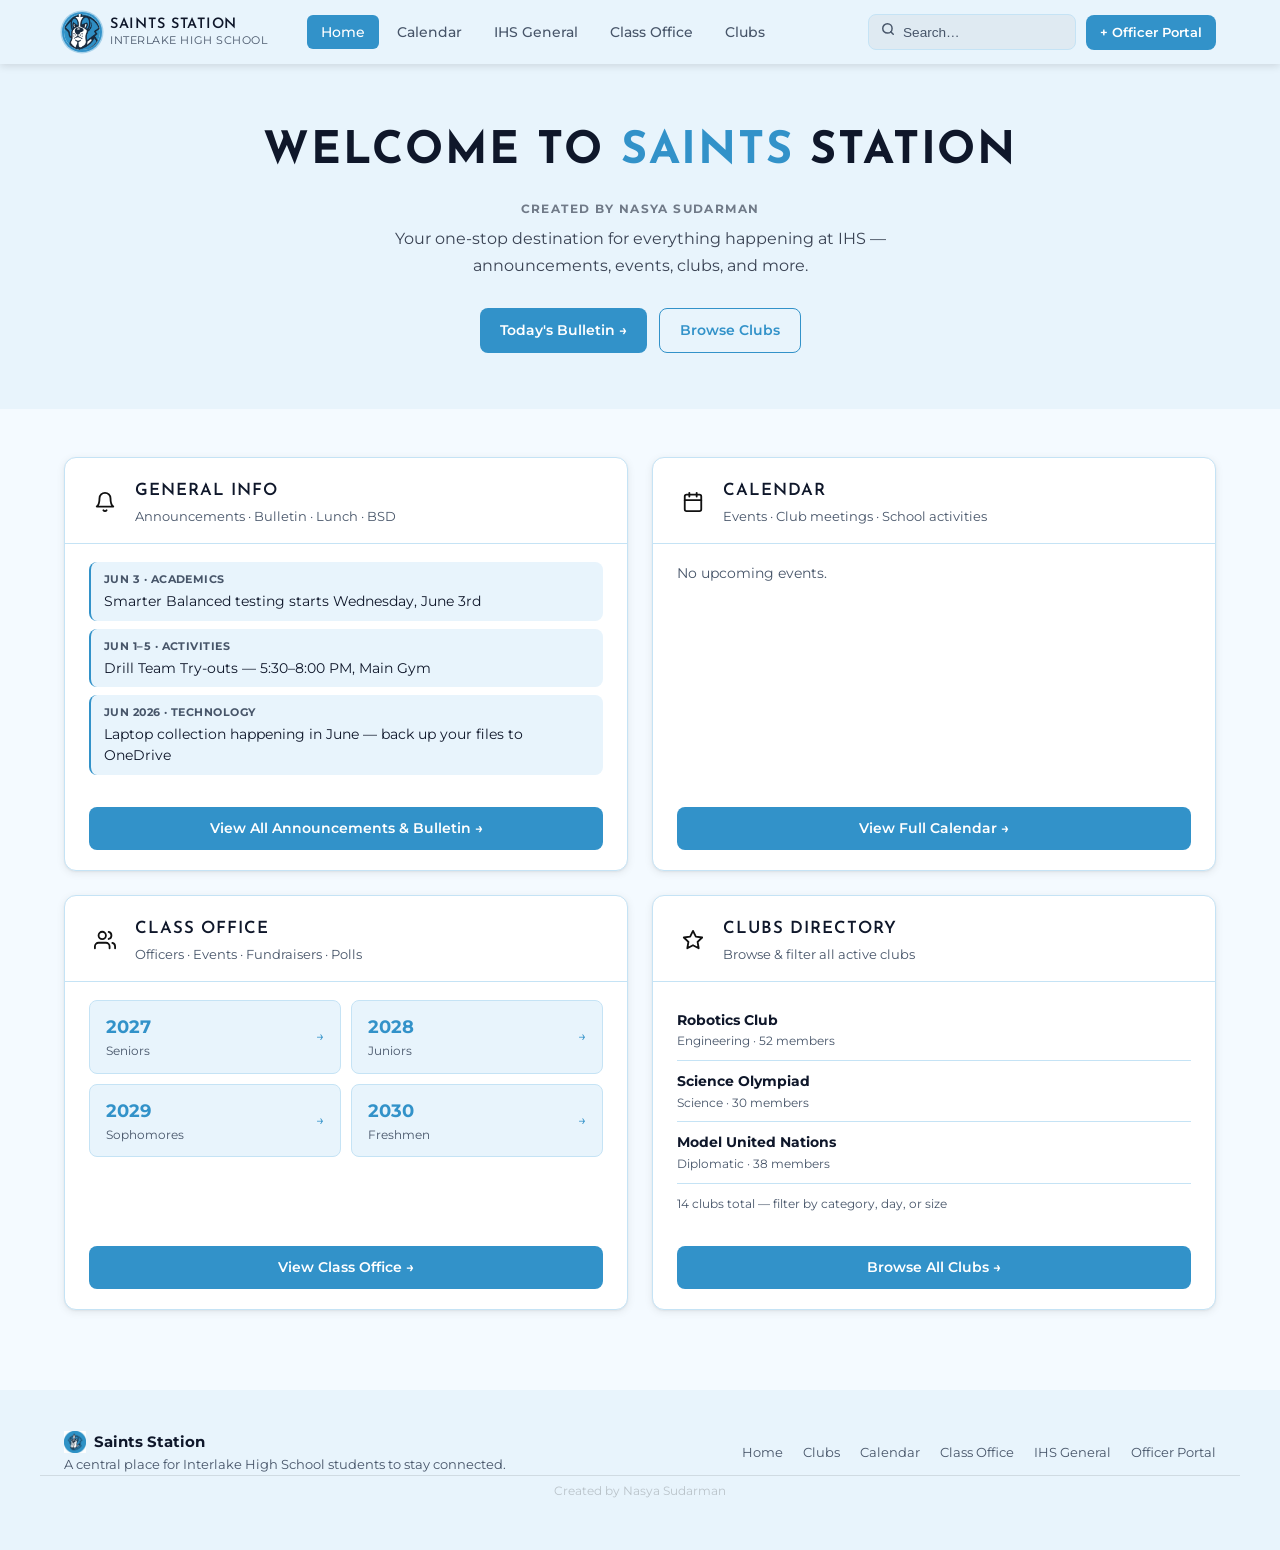
==== commit 0422e028: "Remove all dark navy — light/airy palette with #3292C9 + #E8F4FC - --primary-dark: #E8F4FC (pale log" ====
--- a/index.html
+++ b/index.html
@@ -6,7 +6,7 @@
   <title>Saints Station</title>
   <link rel="stylesheet" href="style.css">
   <style>
-    .home-hero { background: var(--primary-dark); padding: 52px 0 56px; color: #fff; text-align: center; }
+    .home-hero { background: var(--primary-dark); padding: 52px 0 56px; text-align: center; }
     .home-hero h1 { font-size: clamp(1.8rem, 5vw, 2.8rem); font-weight: 700; margin-bottom: 12px; }
     .home-hero h1 span { color: var(--primary); }
     .home-hero p { font-size: 1rem; opacity: .8; max-width: 520px; margin: 0 auto 28px; line-height: 1.7; }
@@ -34,7 +34,7 @@
     /* Calendar previews */
     .cal-preview-item { display: flex; gap: 12px; align-items: flex-start; padding: 10px 0; border-bottom: 1px solid var(--border); }
     .cal-preview-item:last-child { border-bottom: none; }
-    .cal-preview-badge { min-width: 38px; text-align: center; background: var(--primary-dark); color: #fff; border-radius: 6px; padding: 4px 6px; }
+    .cal-preview-badge { min-width: 38px; text-align: center; background: var(--primary-dark); color: var(--text); border-radius: 6px; padding: 4px 6px; }
     .cal-preview-badge .cpb-m { font-size: .58rem; font-weight: 600; text-transform: uppercase; letter-spacing: .05em; }
     .cal-preview-badge .cpb-d { font-size: 1rem; font-weight: 700; line-height: 1; }
     .cal-preview-title { font-size: .87rem; font-weight: 700; color: var(--text); }
@@ -44,9 +44,9 @@
     .class-year-pills { display: grid; grid-template-columns: 1fr 1fr; gap: 10px; }
     .class-pill { display: flex; align-items: center; justify-content: space-between; padding: 12px 16px; background: var(--highlight); border-radius: var(--radius-sm); text-decoration: none; color: var(--text); border: 1px solid var(--border); transition: var(--transition); }
     .class-pill:hover { border-color: var(--primary); background: var(--highlight); }
-    .class-pill-year { font-size: 1.1rem; font-weight: 700; color: var(--primary-dark); }
+    .class-pill-year { font-size: 1.1rem; font-weight: 700; color: var(--primary); }
     .class-pill-label { font-size: .72rem; color: var(--text-muted); margin-top: 1px; }
-    .class-pill-arrow { color: var(--primary-dark); font-size: .9rem; }
+    .class-pill-arrow { color: var(--primary); font-size: .9rem; }
 
     /* Club previews */
     .club-preview-item { display: flex; align-items: center; gap: 12px; padding: 9px 0; border-bottom: 1px solid var(--border); }
@@ -225,7 +225,7 @@
       <a href="submit.html">Officer Portal</a>
     </div>
   </div>
-  <div class="container" style="text-align:center;padding:6px 0 10px;font-size:.72rem;color:rgba(255,255,255,.35);border-top:1px solid rgba(255,255,255,.08);">Created by Nasya Sudarman</div>
+  <div class="container" style="text-align:center;padding:6px 0 10px;font-size:.72rem;color:rgba(0,0,0,.2);border-top:1px solid rgba(0,0,0,.1);">Created by Nasya Sudarman</div>
 </footer>
 
 <script src="data.js"></script>
--- a/style.css
+++ b/style.css
@@ -4,18 +4,18 @@
 *, *::before, *::after { box-sizing: border-box; margin: 0; padding: 0; }
 
 :root {
-  --primary:        #89CFF0;   /* baby blue — buttons, borders */
-  --primary-mid:    #5ab5e8;   /* baby blue hover */
-  --primary-dark:   #1034A6;   /* Egyptian blue — navbar, footer, heroes */
-  --primary-light:  #D6EEFF;   /* pale blue fills */
-  --highlight:      #D6EEFF;   /* pale blue — chips/badges/fills */
-  --accent:         #89CFF0;   /* same as primary */
-  --accent-light:   #D6EEFF;   /* same as highlight */
-  --bg:             #f8fbff;   /* near-white page background */
+  --primary:        #3292C9;   /* Interlake logo blue — buttons, links, interactive */
+  --primary-mid:    #2478A8;   /* deeper logo blue — hover state */
+  --primary-dark:   #E8F4FC;   /* pale logo blue — chips, fills, section backgrounds */
+  --primary-light:  #7ABFE8;   /* lighter logo blue — accents */
+  --highlight:      #E8F4FC;   /* very pale logo blue — chips, badge fills */
+  --accent:         #7ABFE8;   /* same as primary-light */
+  --accent-light:   #F3FAFF;   /* near-white pale blue tints */
+  --bg:             #F4FAFF;   /* near-white with faint blue tint */
   --card:           #ffffff;
   --text:           #0f172a;
   --text-muted:     #475569;
-  --border:         #b8d9f0;   /* soft baby blue border */
+  --border:         #C5E3F5;   /* light blue border — logo hue family */
   --radius:         12px;
   --radius-sm:      8px;
   --shadow:         0 2px 8px rgba(0,0,0,.08), 0 1px 2px rgba(0,0,0,.05);
@@ -84,35 +84,35 @@
 
 .btn-primary {
   background: var(--primary);
-  color: var(--text);
-}
-.btn-primary:hover { background: var(--primary-mid); color: var(--text); transform: translateY(-1px); box-shadow: var(--shadow-md); }
+  color: #fff;
+}
+.btn-primary:hover { background: var(--primary-mid); color: #fff; transform: translateY(-1px); box-shadow: var(--shadow-md); }
 
 .btn-accent {
   background: var(--primary);
-  color: var(--text);
-}
-.btn-accent:hover { background: var(--primary-mid); color: var(--text); transform: translateY(-1px); box-shadow: var(--shadow-md); }
+  color: #fff;
+}
+.btn-accent:hover { background: var(--primary-mid); color: #fff; transform: translateY(-1px); box-shadow: var(--shadow-md); }
 
 .btn-outline {
   background: transparent;
-  color: var(--primary-dark);
+  color: var(--primary);
   border: 2px solid var(--primary);
 }
-.btn-outline:hover { background: var(--primary); color: var(--text); }
+.btn-outline:hover { background: var(--primary); color: #fff; }
 
 .btn-ghost {
-  background: rgba(255,255,255,.15);
-  color: #fff;
-  border: 1px solid rgba(255,255,255,.3);
-}
-.btn-ghost:hover { background: rgba(255,255,255,.25); }
+  background: transparent;
+  color: var(--primary);
+  border: 1px solid var(--primary);
+}
+.btn-ghost:hover { background: var(--primary); color: #fff; }
 
 .section { padding: 64px 0; }
 .section-sm { padding: 40px 0; }
 
 .section-header { margin-bottom: 36px; }
-.section-header h2 { font-size: 1.75rem; font-weight: 700; color: var(--primary-dark); }
+.section-header h2 { font-size: 1.75rem; font-weight: 700; color: var(--primary); }
 .section-header p { color: var(--text-muted); margin-top: 6px; font-size: 1rem; }
 .section-header .header-row { display: flex; justify-content: space-between; align-items: flex-end; flex-wrap: wrap; gap: 12px; }
 
@@ -122,7 +122,7 @@
   position: sticky;
   top: 0;
   z-index: 100;
-  box-shadow: 0 2px 12px rgba(0,0,0,.25);
+  box-shadow: 0 2px 8px rgba(0,0,0,.12);
 }
 
 .navbar-inner {
@@ -149,6 +149,7 @@
   display: flex;
   align-items: center;
   justify-content: center;
+  box-shadow: 0 0 0 2px var(--primary), 0 0 0 3.5px rgba(50,146,201,.35);
 }
 
 .navbar-brand .brand-icon img {
@@ -168,7 +169,7 @@
 .navbar-brand .brand-name {
   font-size: .9rem;
   font-weight: 600;
-  color: #fff;
+  color: var(--text);
   font-family: var(--font-display);
   letter-spacing: 0.05em;
   text-transform: uppercase;
@@ -176,7 +177,7 @@
 
 .navbar-brand .brand-sub {
   font-size: .68rem;
-  color: rgba(255,255,255,.55);
+  color: var(--text-muted);
   letter-spacing: .05em;
   text-transform: uppercase;
 }
@@ -194,12 +195,12 @@
   border-radius: 6px;
   font-size: .88rem;
   font-weight: 500;
-  color: rgba(255,255,255,.75);
+  color: var(--text-muted);
   transition: var(--transition);
 }
 
 .nav-link:hover, .nav-link.active {
-  background: rgba(255,255,255,.12);
+  background: var(--primary);
   color: #fff;
 }
 
@@ -213,8 +214,8 @@
 .nav-search {
   display: flex;
   align-items: center;
-  background: rgba(255,255,255,.1);
-  border: 1px solid rgba(255,255,255,.15);
+  background: rgba(0,0,0,.04);
+  border: 1px solid var(--border);
   border-radius: 8px;
   padding: 0 12px;
   gap: 8px;
@@ -223,21 +224,21 @@
 }
 
 .nav-search:focus-within {
-  background: rgba(255,255,255,.18);
-  border-color: rgba(255,255,255,.3);
+  background: rgba(0,0,0,.07);
+  border-color: var(--primary);
 }
 
 .nav-search input {
   background: transparent;
   border: none;
   outline: none;
-  color: #fff;
+  color: var(--text);
   font-size: .85rem;
   width: 160px;
 }
 
-.nav-search input::placeholder { color: rgba(255,255,255,.4); }
-.nav-search .search-icon { color: rgba(255,255,255,.5); font-size: .85rem; }
+.nav-search input::placeholder { color: var(--text-muted); }
+.nav-search .search-icon { color: var(--text-muted); font-size: .85rem; }
 
 /* ── Hero ─────────────────────────────────────────────────────────────────── */
 .hero {
@@ -267,8 +268,8 @@
   display: inline-flex;
   align-items: center;
   gap: 8px;
-  background: rgba(59,130,246,.18);
-  border: 1px solid rgba(59,130,246,.35);
+  background: rgba(50,146,201,.15);
+  border: 1px solid rgba(50,146,201,.35);
   padding: 5px 14px;
   border-radius: 20px;
   font-size: .78rem;
@@ -282,7 +283,7 @@
 .hero h1 {
   font-size: clamp(2rem, 5vw, 3.25rem);
   font-weight: 700;
-  color: #fff;
+  color: var(--primary);
   line-height: 1.1;
   margin-bottom: 16px;
   letter-spacing: -.02em;
@@ -306,7 +307,7 @@
 
 .hero-desc {
   font-size: 1.05rem;
-  color: rgba(255,255,255,.75);
+  color: var(--text);
   max-width: 520px;
   margin-bottom: 32px;
   line-height: 1.7;
@@ -326,8 +327,8 @@
 }
 
 .hero-stat {
-  background: rgba(255,255,255,.08);
-  border: 1px solid rgba(255,255,255,.12);
+  background: var(--card);
+  border: 1px solid var(--border);
   border-radius: var(--radius);
   padding: 20px 24px;
   text-align: center;
@@ -343,7 +344,7 @@
 
 .hero-stat .stat-label {
   font-size: .75rem;
-  color: rgba(255,255,255,.6);
+  color: var(--text-muted);
   margin-top: 4px;
   font-weight: 500;
 }
@@ -351,12 +352,12 @@
 /* ── Banner ───────────────────────────────────────────────────────────────── */
 .banner {
   background: var(--primary-dark);
-  color: #fff;
+  color: var(--text);
 }
 
 .banner-label {
-  background: rgba(255,255,255,.15);
-  color: #fff;
+  background: rgba(50,146,201,.2);
+  color: var(--text);
 }
 
 .banner a { color: var(--primary); }
@@ -411,7 +412,7 @@
   line-height: 1;
 }
 
-.event-date-badge.soon { background: var(--primary-dark); color: #fff; }
+.event-date-badge.soon { background: var(--primary); color: #fff; }
 .event-date-badge.today { background: #111111; }
 
 .event-body {
@@ -533,7 +534,7 @@
 .club-card-link {
   font-size: .8rem;
   font-weight: 600;
-  color: var(--primary-dark);
+  color: var(--primary);
   display: flex;
   align-items: center;
   gap: 4px;
@@ -638,7 +639,7 @@
 .club-hero-info h1 {
   font-size: clamp(1.5rem, 4vw, 2.2rem);
   font-weight: 700;
-  color: var(--primary-dark);
+  color: var(--primary);
   line-height: 1.1;
   margin-bottom: 8px;
 }
@@ -693,7 +694,7 @@
 .info-card-header h3 {
   font-size: .95rem;
   font-weight: 700;
-  color: var(--primary-dark);
+  color: var(--primary);
 }
 
 .info-card-body { padding: 20px; }
@@ -927,7 +928,7 @@
   color: var(--text-muted);
 }
 
-.breadcrumb a { color: var(--primary-dark); font-weight: 500; transition: var(--transition); }
+.breadcrumb a { color: var(--primary); font-weight: 500; transition: var(--transition); }
 .breadcrumb a:hover { color: var(--primary-light); }
 .breadcrumb .sep { opacity: .4; }
 
@@ -950,7 +951,7 @@
 /* ── Footer ───────────────────────────────────────────────────────────────── */
 .footer {
   background: var(--primary-dark);
-  color: rgba(255,255,255,.6);
+  color: var(--text-muted);
   padding: 40px 0;
   margin-top: auto;
 }
@@ -963,11 +964,11 @@
   flex-wrap: wrap;
 }
 
-.footer-brand { font-weight: 700; color: #fff; font-size: .95rem; }
+.footer-brand { font-weight: 700; color: var(--text); font-size: .95rem; }
 .footer p { font-size: .82rem; }
 .footer-links { display: flex; gap: 20px; }
-.footer-links a { font-size: .82rem; color: rgba(255,255,255,.5); transition: var(--transition); }
-.footer-links a:hover { color: var(--accent-light); }
+.footer-links a { font-size: .82rem; color: var(--text-muted); transition: var(--transition); }
+.footer-links a:hover { color: var(--primary); }
 
 /* ── Chip counter ─────────────────────────────────────────────────────────── */
 .count-chip {
@@ -1046,7 +1047,7 @@
   margin: 0 auto 12px;
 }
 .officer-name { font-size: .95rem; font-weight: 700; }
-.officer-role { font-size: .78rem; color: #fff; background: var(--primary-light); padding: 2px 10px; border-radius: 20px; display: inline-block; margin: 4px 0 6px; font-weight: 600; }
+.officer-role { font-size: .78rem; color: var(--text); background: var(--highlight); padding: 2px 10px; border-radius: 20px; display: inline-block; margin: 4px 0 6px; font-weight: 600; }
 .officer-grade { font-size: .78rem; color: var(--text-muted); }
 .officer-email { font-size: .75rem; color: var(--primary-light); margin-top: 4px; word-break: break-all; }
 
@@ -1060,8 +1061,8 @@
   cursor: pointer; border: 2px solid var(--border); background: var(--card);
   color: var(--text-muted); transition: var(--transition); white-space: nowrap;
 }
-.sort-btn:hover { border-color: var(--primary-dark); color: var(--primary-dark); }
-.sort-btn.active { background: var(--primary-dark); color: #fff; border-color: var(--primary-dark); }
+.sort-btn:hover { border-color: var(--primary); color: var(--primary); }
+.sort-btn.active { background: var(--primary); color: #fff; border-color: var(--primary); }
 
 /* ── Calendar Widget ──────────────────────────────────────────────────────── */
 .calendar-widget {
@@ -1071,7 +1072,7 @@
   overflow: hidden;
 }
 .cal-header {
-  background: var(--primary-dark);
+  background: var(--primary);
   color: #fff;
   padding: 16px 20px;
   display: flex; align-items: center; justify-content: space-between;
@@ -1123,7 +1124,7 @@
   padding: 20px;
   min-height: 80px;
 }
-.cal-detail-panel h4 { font-size: .9rem; font-weight: 700; color: var(--primary-dark); margin-bottom: 12px; }
+.cal-detail-panel h4 { font-size: .9rem; font-weight: 700; color: var(--primary); margin-bottom: 12px; }
 .cal-detail-event {
   display: flex; align-items: flex-start; gap: 10px;
   padding: 10px 0; border-bottom: 1px solid var(--border);
@@ -1152,7 +1153,7 @@
   overflow: hidden;
 }
 .login-header {
-  background: linear-gradient(135deg, var(--primary-dark), var(--primary));
+  background: var(--primary);
   padding: 32px; text-align: center; color: #fff;
 }
 .login-header .login-icon { font-size: 2.5rem; margin-bottom: 10px; }
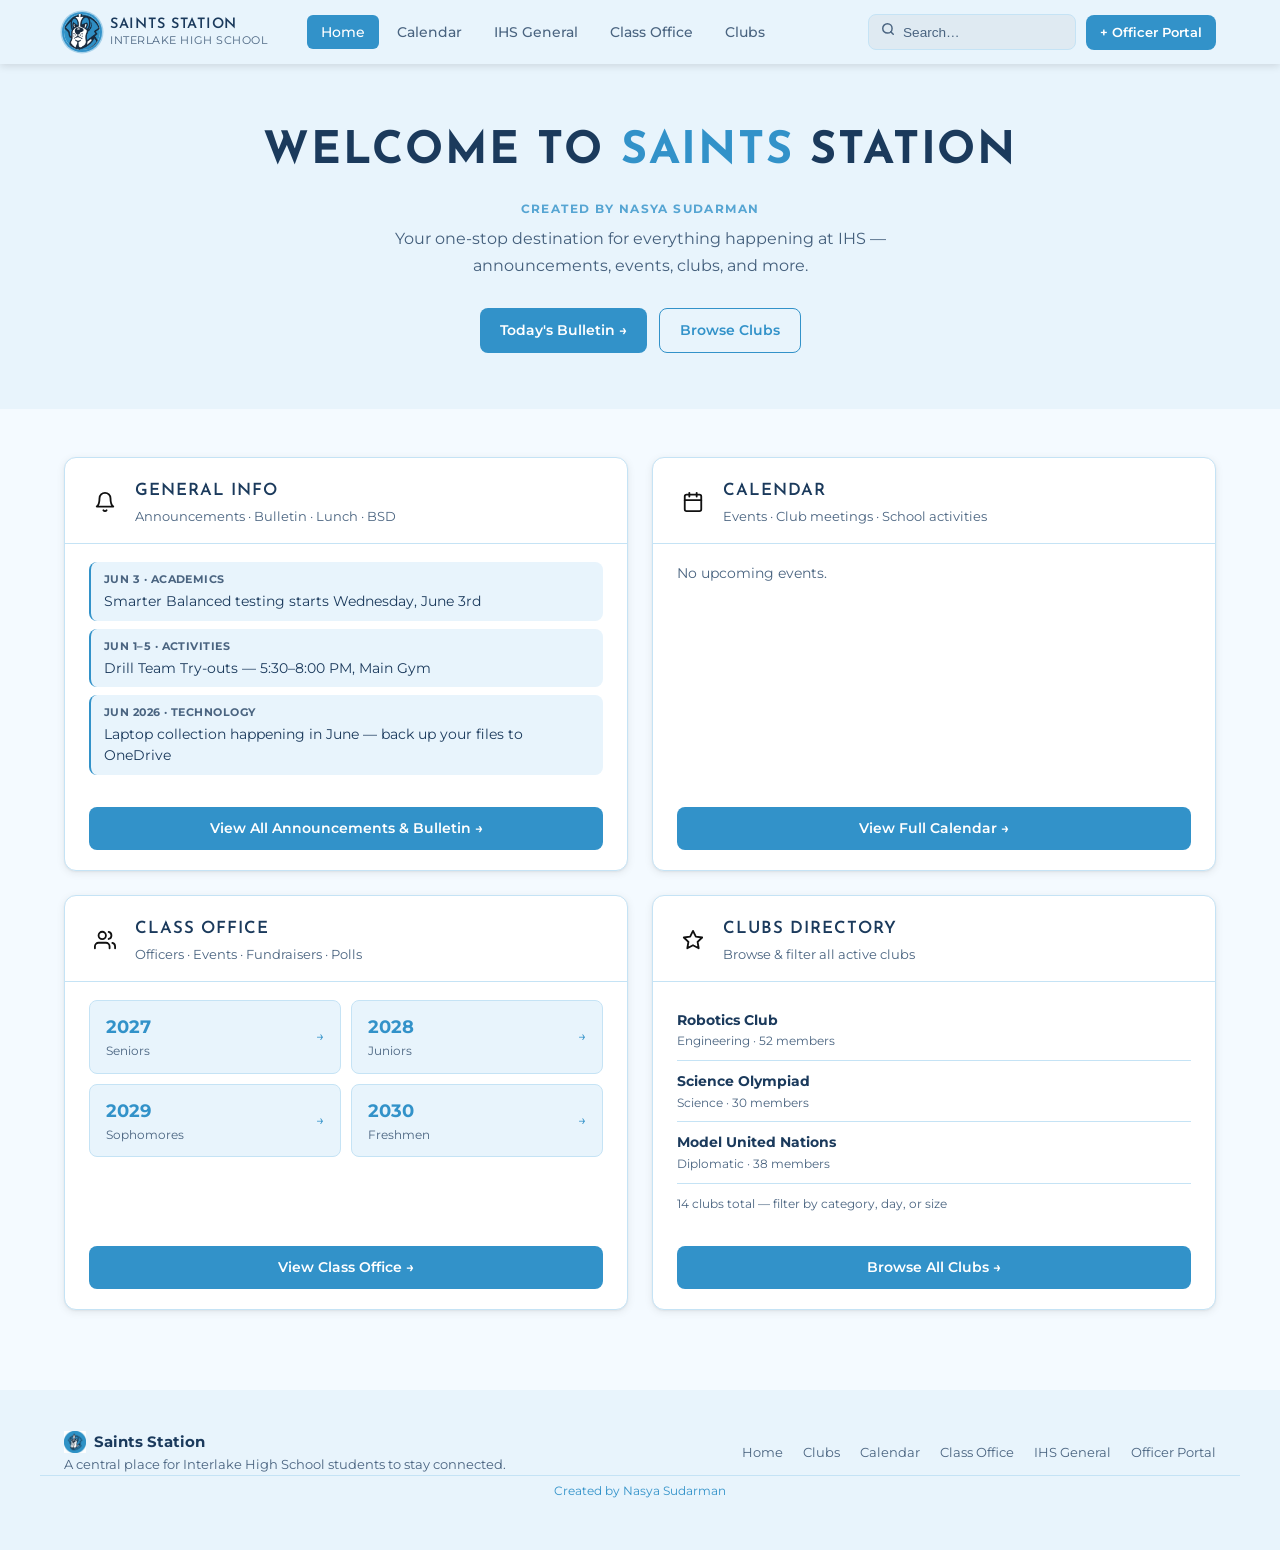
==== commit 509025a1: "Search page, lunch tabs fix, announcements, TikTok, credits, club cleanup Search: - New search.html " ====
--- a/index.html
+++ b/index.html
@@ -87,7 +87,7 @@
 <section class="home-hero">
   <div class="container">
     <h1>Welcome to <span>Saints</span> Station</h1>
-    <p style="font-size:.72rem;font-weight:700;letter-spacing:.12em;text-transform:uppercase;opacity:.55;margin-bottom:6px;">Created by Nasya Sudarman</p>
+    <p style="font-size:.72rem;font-weight:700;letter-spacing:.12em;text-transform:uppercase;color:var(--primary);margin-bottom:6px;">Created by Nasya Sudarman</p>
     <p>Your one-stop destination for everything happening at IHS — announcements, events, clubs, and more.</p>
     <div class="home-hero-btns">
       <a href="general.html" class="btn btn-accent">Today's Bulletin →</a>
@@ -225,7 +225,7 @@
       <a href="submit.html">Officer Portal</a>
     </div>
   </div>
-  <div class="container" style="text-align:center;padding:6px 0 10px;font-size:.72rem;color:rgba(0,0,0,.2);border-top:1px solid rgba(0,0,0,.1);">Created by Nasya Sudarman</div>
+  <div class="container" style="text-align:center;padding:6px 0 10px;font-size:.72rem;color:var(--primary);border-top:1px solid var(--border);">Created by Nasya Sudarman</div>
 </footer>
 
 <script src="data.js"></script>
@@ -278,7 +278,7 @@
 document.getElementById("navSearch").addEventListener("keydown", e => {
   if (e.key === "Enter") {
     const q = e.target.value.trim();
-    if (q) location.href = `clubs.html?q=${encodeURIComponent(q)}`;
+    if (q) location.href = `search.html?q=${encodeURIComponent(q)}`;
   }
 });
 </script>
--- a/style.css
+++ b/style.css
@@ -13,8 +13,8 @@
   --accent-light:   #F3FAFF;   /* near-white pale blue tints */
   --bg:             #F4FAFF;   /* near-white with faint blue tint */
   --card:           #ffffff;
-  --text:           #0f172a;
-  --text-muted:     #475569;
+  --text:           #1B3A5C;   /* deep navy — softer than black, cohesive with blue palette */
+  --text-muted:     #4A6480;   /* blue-tinted muted */
   --border:         #C5E3F5;   /* light blue border — logo hue family */
   --radius:         12px;
   --radius-sm:      8px;
@@ -542,7 +542,7 @@
   transition: var(--transition);
 }
 
-.club-card-header .badge { background: var(--highlight) !important; color: #0f172a !important; }
+.club-card-header .badge { background: var(--primary) !important; color: #fff !important; }
 
 .club-card-link:hover { color: var(--primary-light); gap: 7px; }
 
@@ -561,16 +561,16 @@
   font-size: .82rem;
   font-weight: 600;
   cursor: pointer;
-  border: 2px solid var(--border);
+  border: 2px solid var(--primary);
   background: var(--card);
-  color: var(--text-muted);
+  color: var(--primary);
   transition: var(--transition);
   white-space: nowrap;
 }
 
 .filter-pill:hover {
-  border-color: currentColor;
-  color: var(--text);
+  background: var(--highlight);
+  color: var(--primary);
 }
 
 .filter-pill.active {
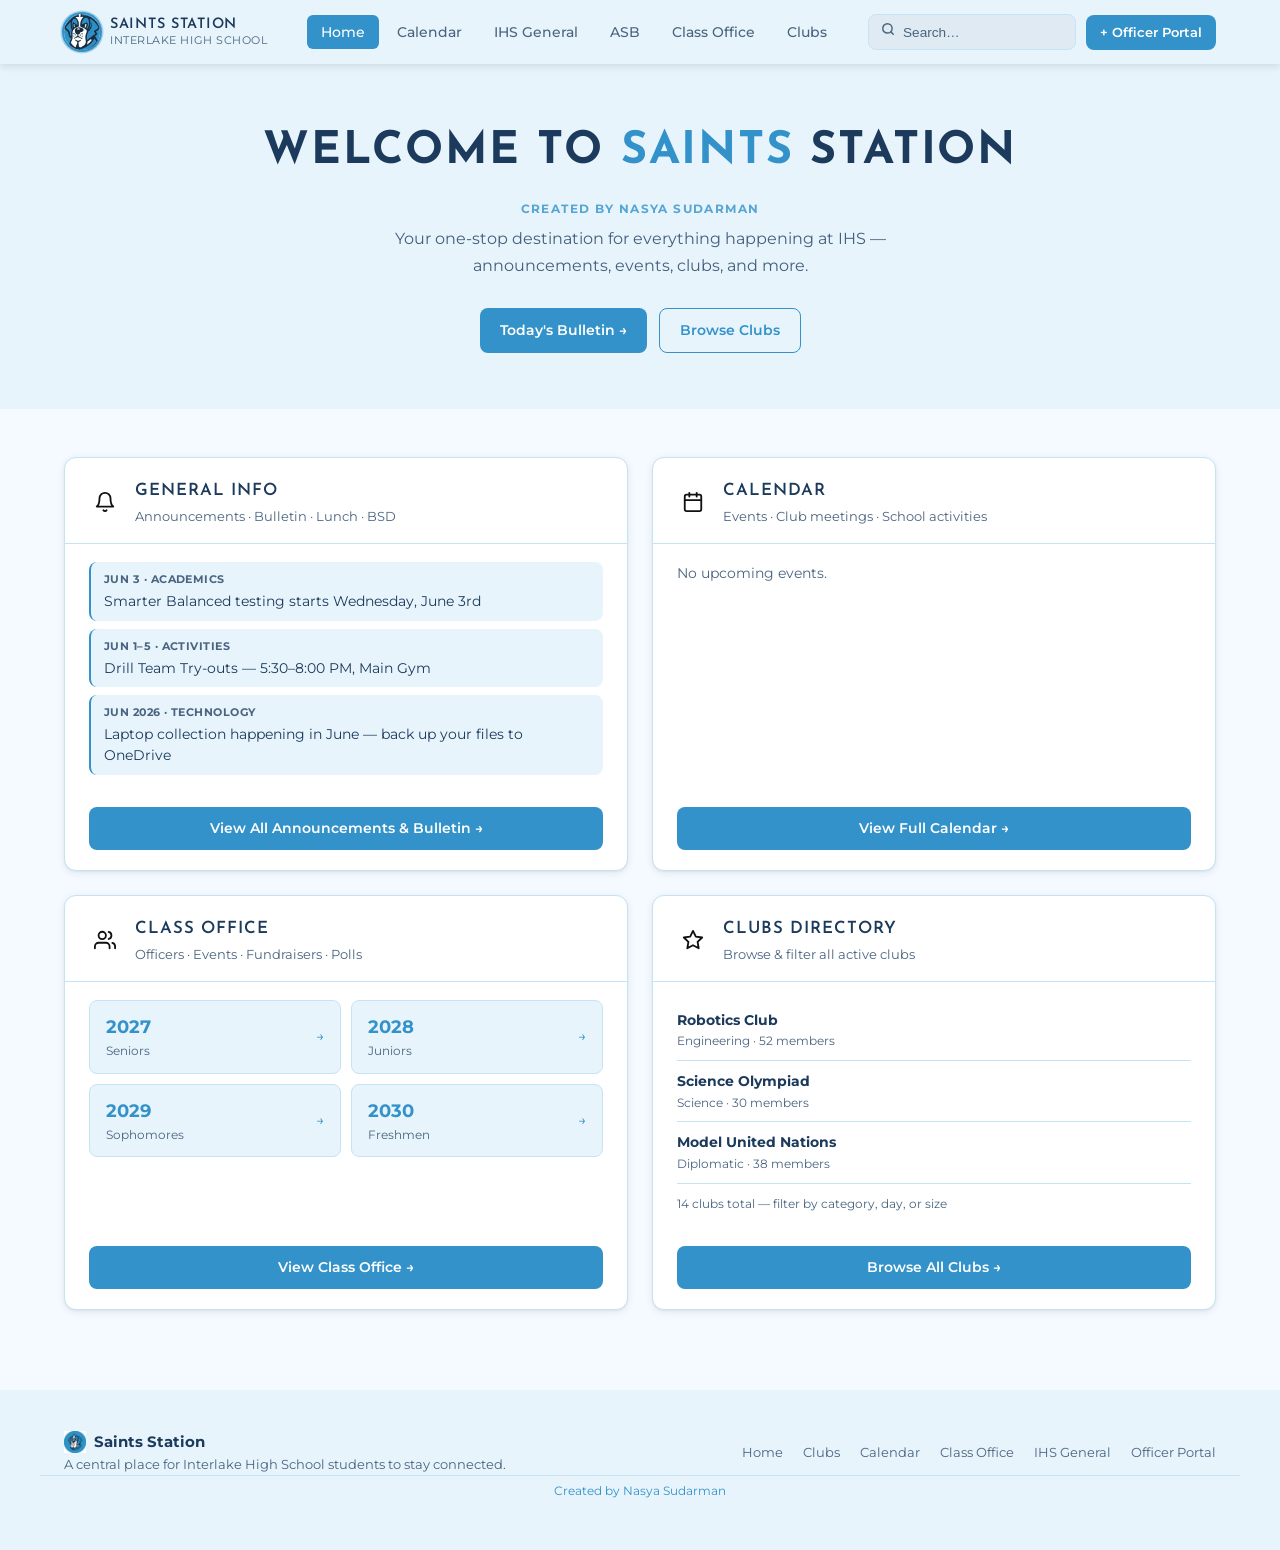
==== commit 4c6f9c29: "Add ASB page + update navbar across all pages New asb.html: - Hero with breadcrumb - "What is ASB" c" ====
--- a/index.html
+++ b/index.html
@@ -71,6 +71,7 @@
       <a href="index.html" class="nav-link active">Home</a>
       <a href="calendar.html" class="nav-link">Calendar</a>
       <a href="general.html" class="nav-link">IHS General</a>
+      <a href="asb.html" class="nav-link">ASB</a>
       <a href="classoffice.html" class="nav-link">Class Office</a>
       <a href="clubs.html" class="nav-link">Clubs</a>
     </nav>
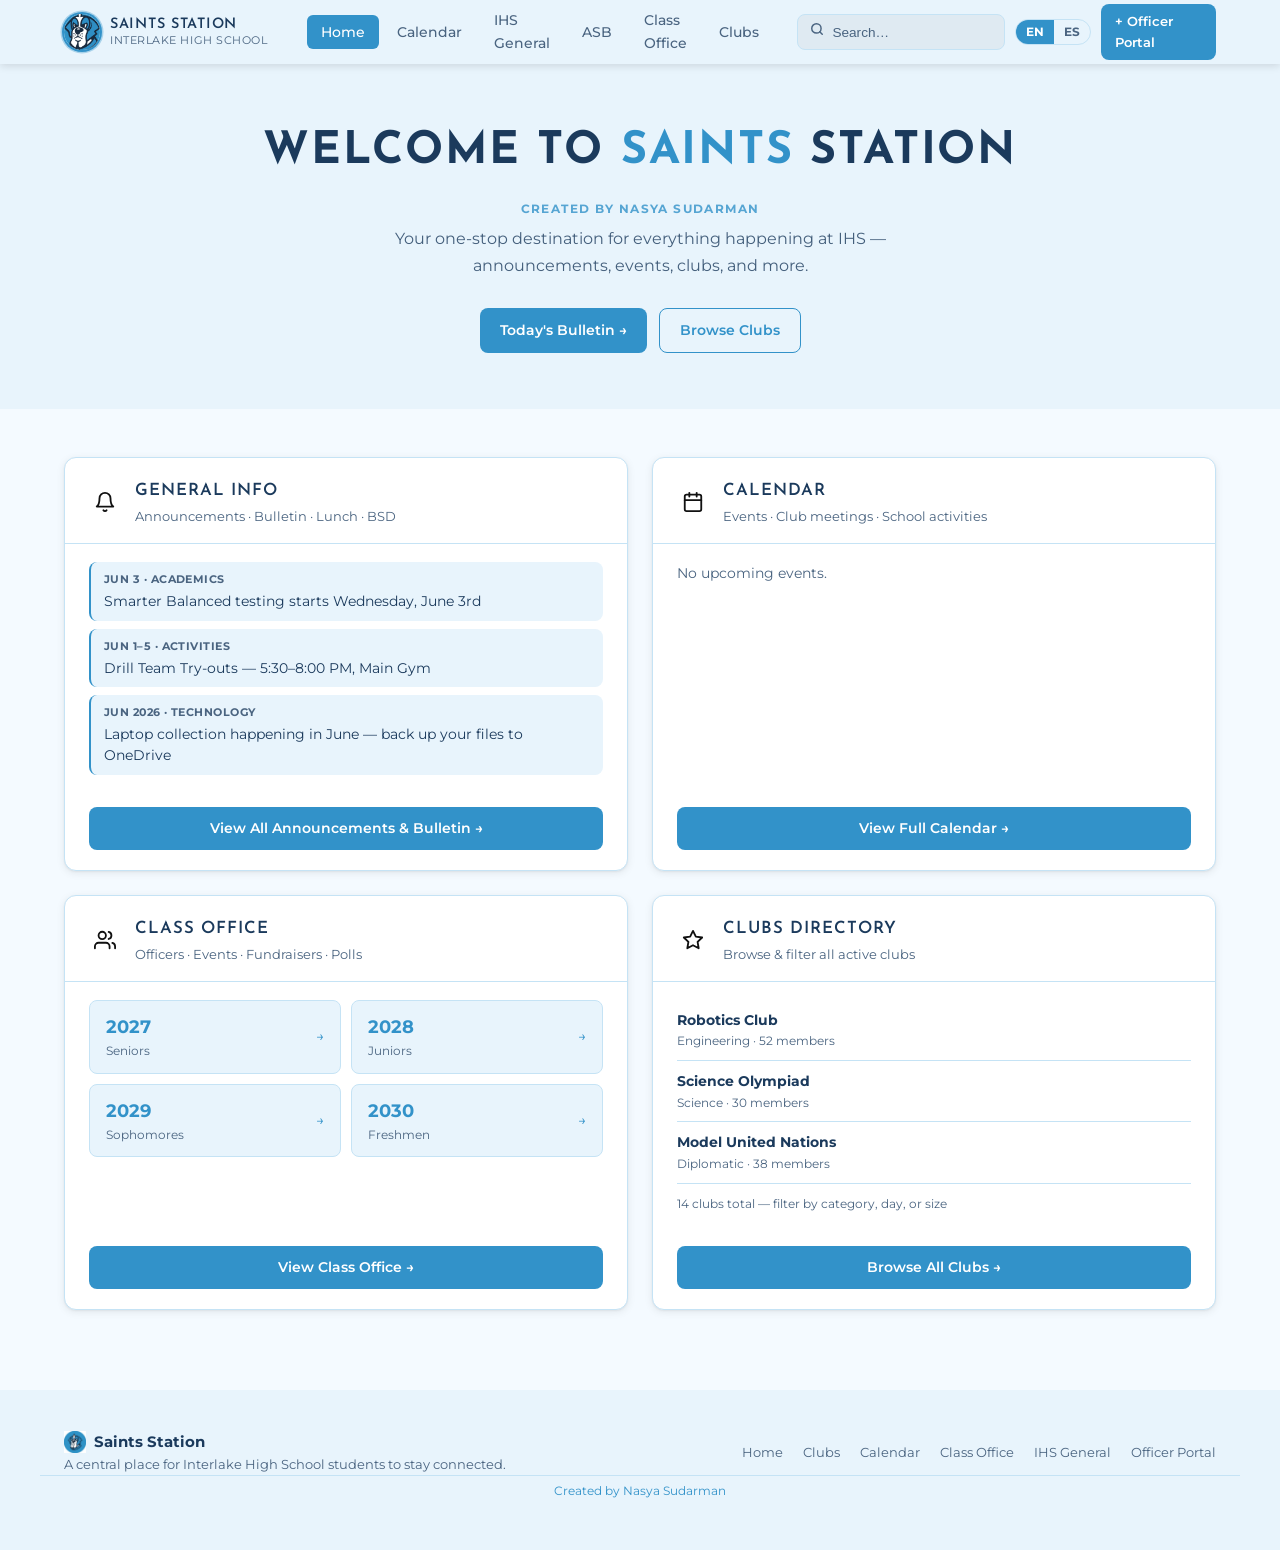
==== commit 8795260a: "Add Spanish toggle: style.css, index.html, calendar.html (partial) Part 1 of sitewide EN/ES language" ====
--- a/index.html
+++ b/index.html
@@ -1,10 +1,11 @@
 <!DOCTYPE html>
-<html lang="en">
+<html lang="en" data-lang="en">
 <head>
   <meta charset="UTF-8">
   <meta name="viewport" content="width=device-width, initial-scale=1.0">
   <title>Saints Station</title>
   <link rel="stylesheet" href="style.css">
+  <script>(function(){var l=localStorage.getItem('ss-lang');if(l)document.documentElement.setAttribute('data-lang',l);})()</script>
   <style>
     .home-hero { background: var(--primary-dark); padding: 52px 0 56px; text-align: center; }
     .home-hero h1 { font-size: clamp(1.8rem, 5vw, 2.8rem); font-weight: 700; margin-bottom: 12px; }
@@ -80,6 +81,10 @@
         <span class="search-icon"><svg width="14" height="14" viewBox="0 0 24 24" fill="none" stroke="currentColor" stroke-width="2.5" stroke-linecap="round" stroke-linejoin="round"><circle cx="11" cy="11" r="8"/><line x1="21" y1="21" x2="16.65" y2="16.65"/></svg></span>
         <input type="text" id="navSearch" placeholder="Search…" autocomplete="off">
       </div>
+      <div class="navbar-lang-toggle">
+        <button class="nav-lang-btn" id="btnEN" onclick="setLang('en')">EN</button>
+        <button class="nav-lang-btn" id="btnES" onclick="setLang('es')">ES</button>
+      </div>
       <a href="submit.html" class="btn btn-accent" style="padding:7px 14px;font-size:.82rem;">+ Officer Portal</a>
     </div>
   </div>
@@ -87,12 +92,16 @@
 
 <section class="home-hero">
   <div class="container">
-    <h1>Welcome to <span>Saints</span> Station</h1>
+    <h1 class="en-only">Welcome to <span>Saints</span> Station</h1>
+    <h1 class="es-only">Bienvenidos a <span>Saints</span> Station</h1>
     <p style="font-size:.72rem;font-weight:700;letter-spacing:.12em;text-transform:uppercase;color:var(--primary);margin-bottom:6px;">Created by Nasya Sudarman</p>
-    <p>Your one-stop destination for everything happening at IHS — announcements, events, clubs, and more.</p>
+    <p class="en-only">Your one-stop destination for everything happening at IHS — announcements, events, clubs, and more.</p>
+    <p class="es-only">Tu destino principal para todo lo que pasa en IHS — anuncios, eventos, clubes y más.</p>
     <div class="home-hero-btns">
-      <a href="general.html" class="btn btn-accent">Today's Bulletin →</a>
-      <a href="clubs.html" class="btn btn-ghost">Browse Clubs</a>
+      <a href="general.html" class="btn btn-accent en-only">Today's Bulletin →</a>
+      <a href="general.html" class="btn btn-accent es-only">Boletín de Hoy →</a>
+      <a href="clubs.html" class="btn btn-ghost en-only">Browse Clubs</a>
+      <a href="clubs.html" class="btn btn-ghost es-only">Ver Clubes</a>
     </div>
   </div>
 </section>
@@ -108,8 +117,10 @@
             <svg viewBox="0 0 24 24"><path d="M18 8A6 6 0 0 0 6 8c0 7-3 9-3 9h18s-3-2-3-9"/><path d="M13.73 21a2 2 0 0 1-3.46 0"/></svg>
           </div>
           <div>
-            <div class="hub-card-title">General Info</div>
-            <div class="hub-card-sub">Announcements · Bulletin · Lunch · BSD</div>
+            <div class="hub-card-title en-only">General Info</div>
+            <div class="hub-card-title es-only">Información General</div>
+            <div class="hub-card-sub en-only">Announcements · Bulletin · Lunch · BSD</div>
+            <div class="hub-card-sub es-only">Anuncios · Boletín · Almuerzo · BSD</div>
           </div>
         </div>
         <div class="hub-card-body">
@@ -129,7 +140,8 @@
           </ul>
         </div>
         <div class="hub-card-footer">
-          <a href="general.html" class="btn btn-primary" style="width:100%;justify-content:center;">View All Announcements &amp; Bulletin →</a>
+          <a href="general.html" class="btn btn-primary en-only" style="width:100%;justify-content:center;">View All Announcements &amp; Bulletin →</a>
+          <a href="general.html" class="btn btn-primary es-only" style="width:100%;justify-content:center;">Ver anuncios y boletín →</a>
         </div>
       </div>
 
@@ -140,15 +152,18 @@
             <svg viewBox="0 0 24 24"><rect x="3" y="4" width="18" height="18" rx="2" ry="2"/><line x1="16" y1="2" x2="16" y2="6"/><line x1="8" y1="2" x2="8" y2="6"/><line x1="3" y1="10" x2="21" y2="10"/></svg>
           </div>
           <div>
-            <div class="hub-card-title">Calendar</div>
-            <div class="hub-card-sub">Events · Club meetings · School activities</div>
+            <div class="hub-card-title en-only">Calendar</div>
+            <div class="hub-card-title es-only">Calendario</div>
+            <div class="hub-card-sub en-only">Events · Club meetings · School activities</div>
+            <div class="hub-card-sub es-only">Eventos · Reuniones · Actividades</div>
           </div>
         </div>
         <div class="hub-card-body" id="calPreview">
           <div style="color:var(--text-muted);font-size:.88rem;">Loading events…</div>
         </div>
         <div class="hub-card-footer">
-          <a href="calendar.html" class="btn btn-primary" style="width:100%;justify-content:center;">View Full Calendar →</a>
+          <a href="calendar.html" class="btn btn-primary en-only" style="width:100%;justify-content:center;">View Full Calendar →</a>
+          <a href="calendar.html" class="btn btn-primary es-only" style="width:100%;justify-content:center;">Ver calendario completo →</a>
         </div>
       </div>
 
@@ -159,8 +174,10 @@
             <svg viewBox="0 0 24 24"><path d="M17 21v-2a4 4 0 0 0-4-4H5a4 4 0 0 0-4 4v2"/><circle cx="9" cy="7" r="4"/><path d="M23 21v-2a4 4 0 0 0-3-3.87"/><path d="M16 3.13a4 4 0 0 1 0 7.75"/></svg>
           </div>
           <div>
-            <div class="hub-card-title">Class Office</div>
-            <div class="hub-card-sub">Officers · Events · Fundraisers · Polls</div>
+            <div class="hub-card-title en-only">Class Office</div>
+            <div class="hub-card-title es-only">Oficina de Clase</div>
+            <div class="hub-card-sub en-only">Officers · Events · Fundraisers · Polls</div>
+            <div class="hub-card-sub es-only">Oficiales · Eventos · Recaudaciones · Encuestas</div>
           </div>
         </div>
         <div class="hub-card-body">
@@ -184,7 +201,8 @@
           </div>
         </div>
         <div class="hub-card-footer">
-          <a href="classoffice.html" class="btn btn-primary" style="width:100%;justify-content:center;">View Class Office →</a>
+          <a href="classoffice.html" class="btn btn-primary en-only" style="width:100%;justify-content:center;">View Class Office →</a>
+          <a href="classoffice.html" class="btn btn-primary es-only" style="width:100%;justify-content:center;">Ver Oficina de Clase →</a>
         </div>
       </div>
 
@@ -195,15 +213,18 @@
             <svg viewBox="0 0 24 24"><path d="M12 2l3.09 6.26L22 9.27l-5 4.87 1.18 6.88L12 17.77l-6.18 3.25L7 14.14 2 9.27l6.91-1.01L12 2z"/></svg>
           </div>
           <div>
-            <div class="hub-card-title">Clubs Directory</div>
-            <div class="hub-card-sub">Browse &amp; filter all active clubs</div>
+            <div class="hub-card-title en-only">Clubs Directory</div>
+            <div class="hub-card-title es-only">Directorio de Clubes</div>
+            <div class="hub-card-sub en-only">Browse &amp; filter all active clubs</div>
+            <div class="hub-card-sub es-only">Explorar y filtrar todos los clubes activos</div>
           </div>
         </div>
         <div class="hub-card-body" id="clubsPreview">
           <div style="color:var(--text-muted);font-size:.88rem;">Loading clubs…</div>
         </div>
         <div class="hub-card-footer">
-          <a href="clubs.html" class="btn btn-primary" style="width:100%;justify-content:center;">Browse All Clubs →</a>
+          <a href="clubs.html" class="btn btn-primary en-only" style="width:100%;justify-content:center;">Browse All Clubs →</a>
+          <a href="clubs.html" class="btn btn-primary es-only" style="width:100%;justify-content:center;">Ver todos los clubes →</a>
         </div>
       </div>
 
@@ -215,7 +236,8 @@
   <div class="container footer-inner">
     <div>
       <div class="footer-brand" style="display:flex;align-items:center;gap:8px;"><img src="images/interlakelogo.jpg" alt="Interlake Hub" style="width:22px;height:22px;"> Saints Station</div>
-      <p>A central place for Interlake High School students to stay connected.</p>
+      <p class="en-only">A central place for Interlake High School students to stay connected.</p>
+      <p class="es-only">Un lugar central para que los estudiantes de Interlake se mantengan conectados.</p>
     </div>
     <div class="footer-links">
       <a href="index.html">Home</a>
@@ -231,6 +253,21 @@
 
 <script src="data.js"></script>
 <script>
+function setLang(lang) {
+  document.documentElement.setAttribute("data-lang", lang);
+  var en = document.getElementById("btnEN"), es = document.getElementById("btnES");
+  if (en) en.classList.toggle("active", lang === "en");
+  if (es) es.classList.toggle("active", lang === "es");
+  localStorage.setItem("ss-lang", lang);
+  if (typeof window._pageRender === "function") window._pageRender();
+}
+(function() {
+  var saved = localStorage.getItem("ss-lang") || "en";
+  var en = document.getElementById("btnEN"), es = document.getElementById("btnES");
+  if (en) en.classList.toggle("active", saved === "en");
+  if (es) es.classList.toggle("active", saved === "es");
+})();
+
 const events = getEvents();
 const clubs  = getClubs();
 
--- a/style.css
+++ b/style.css
@@ -1172,3 +1172,10 @@
 .login-error.show { display: block; }
 .login-footer { padding: 0 28px 24px; }
 .login-note { font-size: .75rem; color: var(--text-muted); text-align: center; margin-top: 12px; }
+
+/* ── Language toggle ──────────────────────────────────────────────────────── */
+[data-lang="es"] .en-only { display: none !important; }
+[data-lang="en"] .es-only { display: none !important; }
+.navbar-lang-toggle { display: inline-flex; border: 1.5px solid var(--border); border-radius: 20px; overflow: hidden; flex-shrink: 0; }
+.nav-lang-btn { padding: 5px 10px; font-size: .72rem; font-weight: 700; background: transparent; color: var(--text-muted); cursor: pointer; border: none; font-family: var(--font); transition: background .15s, color .15s; }
+.nav-lang-btn.active { background: var(--primary); color: #fff; }
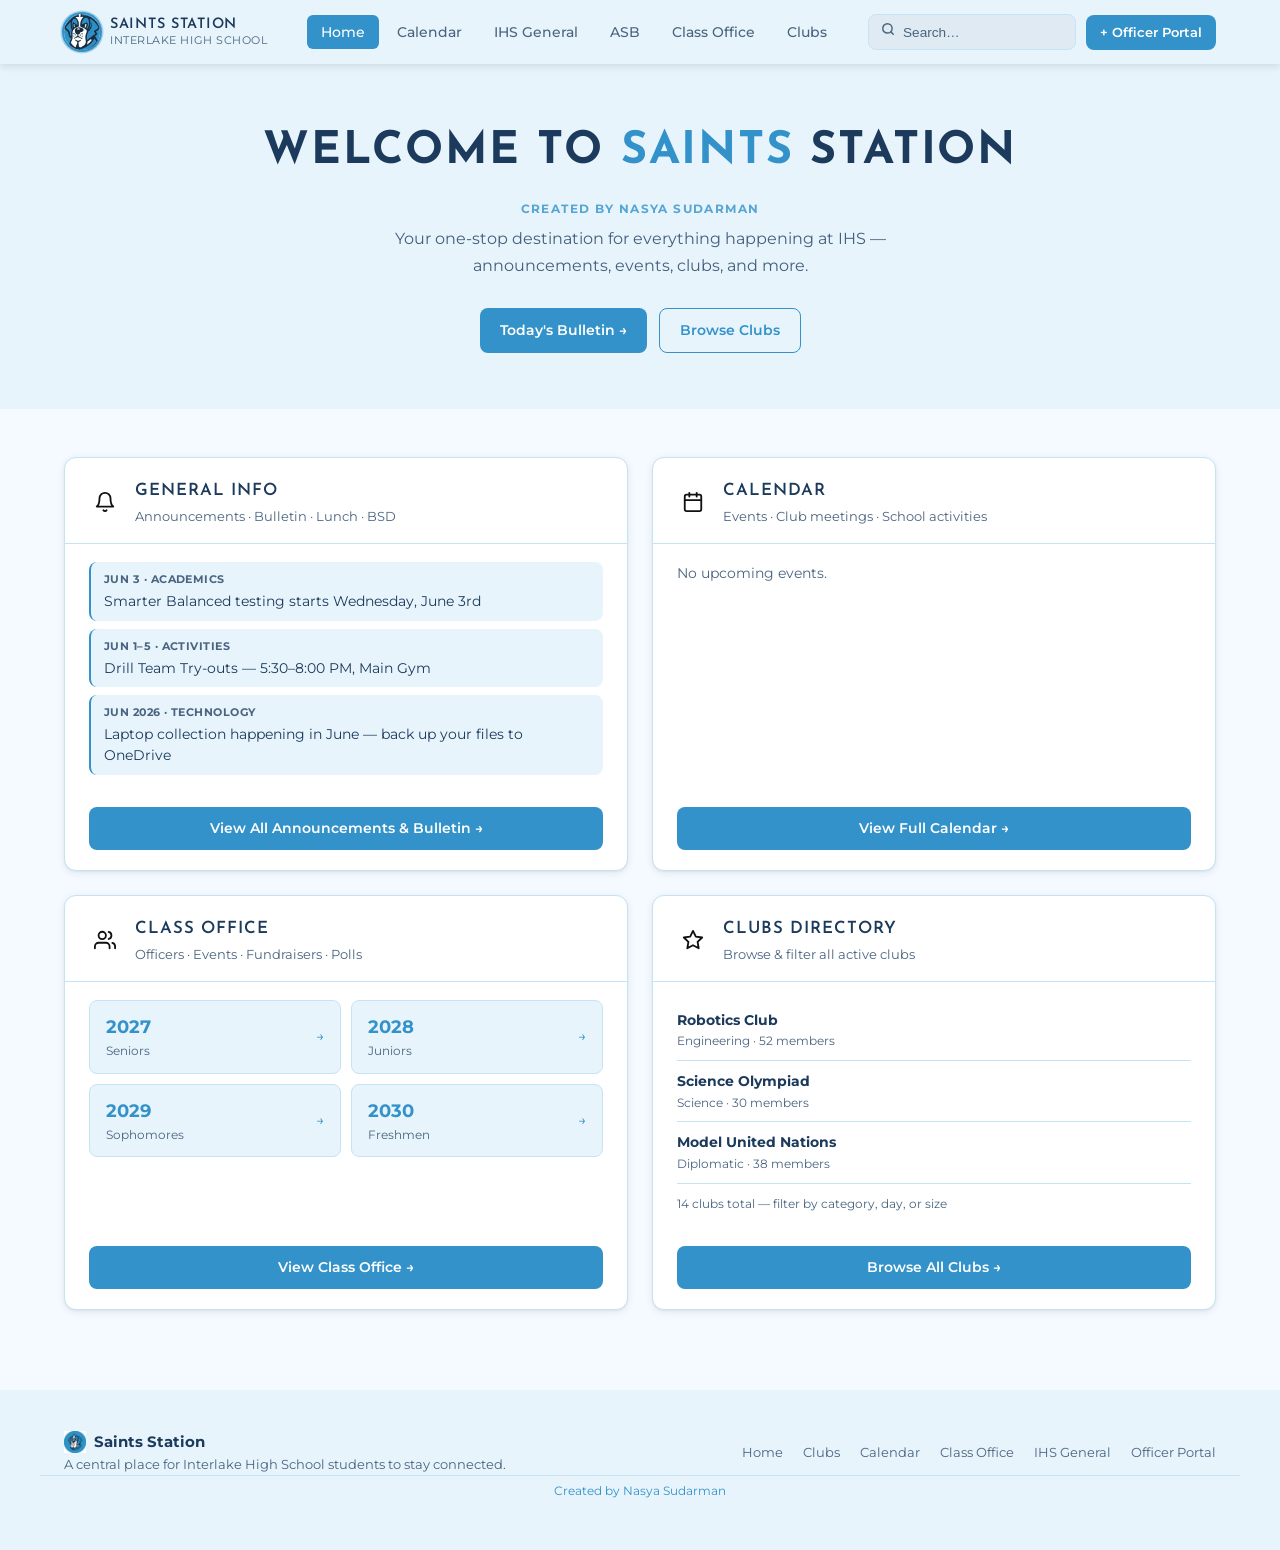
==== commit ae341464: "Revert "Add Spanish language toggle to all pages"" ====
--- a/index.html
+++ b/index.html
@@ -1,11 +1,10 @@
 <!DOCTYPE html>
-<html lang="en" data-lang="en">
+<html lang="en">
 <head>
   <meta charset="UTF-8">
   <meta name="viewport" content="width=device-width, initial-scale=1.0">
   <title>Saints Station</title>
   <link rel="stylesheet" href="style.css">
-  <script>(function(){var l=localStorage.getItem('ss-lang');if(l)document.documentElement.setAttribute('data-lang',l);})()</script>
   <style>
     .home-hero { background: var(--primary-dark); padding: 52px 0 56px; text-align: center; }
     .home-hero h1 { font-size: clamp(1.8rem, 5vw, 2.8rem); font-weight: 700; margin-bottom: 12px; }
@@ -81,10 +80,6 @@
         <span class="search-icon"><svg width="14" height="14" viewBox="0 0 24 24" fill="none" stroke="currentColor" stroke-width="2.5" stroke-linecap="round" stroke-linejoin="round"><circle cx="11" cy="11" r="8"/><line x1="21" y1="21" x2="16.65" y2="16.65"/></svg></span>
         <input type="text" id="navSearch" placeholder="Search…" autocomplete="off">
       </div>
-      <div class="navbar-lang-toggle">
-        <button class="nav-lang-btn" id="btnEN" onclick="setLang('en')">EN</button>
-        <button class="nav-lang-btn" id="btnES" onclick="setLang('es')">ES</button>
-      </div>
       <a href="submit.html" class="btn btn-accent" style="padding:7px 14px;font-size:.82rem;">+ Officer Portal</a>
     </div>
   </div>
@@ -92,16 +87,12 @@
 
 <section class="home-hero">
   <div class="container">
-    <h1 class="en-only">Welcome to <span>Saints</span> Station</h1>
-    <h1 class="es-only">Bienvenidos a <span>Saints</span> Station</h1>
+    <h1>Welcome to <span>Saints</span> Station</h1>
     <p style="font-size:.72rem;font-weight:700;letter-spacing:.12em;text-transform:uppercase;color:var(--primary);margin-bottom:6px;">Created by Nasya Sudarman</p>
-    <p class="en-only">Your one-stop destination for everything happening at IHS — announcements, events, clubs, and more.</p>
-    <p class="es-only">Tu destino principal para todo lo que pasa en IHS — anuncios, eventos, clubes y más.</p>
+    <p>Your one-stop destination for everything happening at IHS — announcements, events, clubs, and more.</p>
     <div class="home-hero-btns">
-      <a href="general.html" class="btn btn-accent en-only">Today's Bulletin →</a>
-      <a href="general.html" class="btn btn-accent es-only">Boletín de Hoy →</a>
-      <a href="clubs.html" class="btn btn-ghost en-only">Browse Clubs</a>
-      <a href="clubs.html" class="btn btn-ghost es-only">Ver Clubes</a>
+      <a href="general.html" class="btn btn-accent">Today's Bulletin →</a>
+      <a href="clubs.html" class="btn btn-ghost">Browse Clubs</a>
     </div>
   </div>
 </section>
@@ -117,10 +108,8 @@
             <svg viewBox="0 0 24 24"><path d="M18 8A6 6 0 0 0 6 8c0 7-3 9-3 9h18s-3-2-3-9"/><path d="M13.73 21a2 2 0 0 1-3.46 0"/></svg>
           </div>
           <div>
-            <div class="hub-card-title en-only">General Info</div>
-            <div class="hub-card-title es-only">Información General</div>
-            <div class="hub-card-sub en-only">Announcements · Bulletin · Lunch · BSD</div>
-            <div class="hub-card-sub es-only">Anuncios · Boletín · Almuerzo · BSD</div>
+            <div class="hub-card-title">General Info</div>
+            <div class="hub-card-sub">Announcements · Bulletin · Lunch · BSD</div>
           </div>
         </div>
         <div class="hub-card-body">
@@ -140,8 +129,7 @@
           </ul>
         </div>
         <div class="hub-card-footer">
-          <a href="general.html" class="btn btn-primary en-only" style="width:100%;justify-content:center;">View All Announcements &amp; Bulletin →</a>
-          <a href="general.html" class="btn btn-primary es-only" style="width:100%;justify-content:center;">Ver anuncios y boletín →</a>
+          <a href="general.html" class="btn btn-primary" style="width:100%;justify-content:center;">View All Announcements &amp; Bulletin →</a>
         </div>
       </div>
 
@@ -152,18 +140,15 @@
             <svg viewBox="0 0 24 24"><rect x="3" y="4" width="18" height="18" rx="2" ry="2"/><line x1="16" y1="2" x2="16" y2="6"/><line x1="8" y1="2" x2="8" y2="6"/><line x1="3" y1="10" x2="21" y2="10"/></svg>
           </div>
           <div>
-            <div class="hub-card-title en-only">Calendar</div>
-            <div class="hub-card-title es-only">Calendario</div>
-            <div class="hub-card-sub en-only">Events · Club meetings · School activities</div>
-            <div class="hub-card-sub es-only">Eventos · Reuniones · Actividades</div>
+            <div class="hub-card-title">Calendar</div>
+            <div class="hub-card-sub">Events · Club meetings · School activities</div>
           </div>
         </div>
         <div class="hub-card-body" id="calPreview">
           <div style="color:var(--text-muted);font-size:.88rem;">Loading events…</div>
         </div>
         <div class="hub-card-footer">
-          <a href="calendar.html" class="btn btn-primary en-only" style="width:100%;justify-content:center;">View Full Calendar →</a>
-          <a href="calendar.html" class="btn btn-primary es-only" style="width:100%;justify-content:center;">Ver calendario completo →</a>
+          <a href="calendar.html" class="btn btn-primary" style="width:100%;justify-content:center;">View Full Calendar →</a>
         </div>
       </div>
 
@@ -174,10 +159,8 @@
             <svg viewBox="0 0 24 24"><path d="M17 21v-2a4 4 0 0 0-4-4H5a4 4 0 0 0-4 4v2"/><circle cx="9" cy="7" r="4"/><path d="M23 21v-2a4 4 0 0 0-3-3.87"/><path d="M16 3.13a4 4 0 0 1 0 7.75"/></svg>
           </div>
           <div>
-            <div class="hub-card-title en-only">Class Office</div>
-            <div class="hub-card-title es-only">Oficina de Clase</div>
-            <div class="hub-card-sub en-only">Officers · Events · Fundraisers · Polls</div>
-            <div class="hub-card-sub es-only">Oficiales · Eventos · Recaudaciones · Encuestas</div>
+            <div class="hub-card-title">Class Office</div>
+            <div class="hub-card-sub">Officers · Events · Fundraisers · Polls</div>
           </div>
         </div>
         <div class="hub-card-body">
@@ -201,8 +184,7 @@
           </div>
         </div>
         <div class="hub-card-footer">
-          <a href="classoffice.html" class="btn btn-primary en-only" style="width:100%;justify-content:center;">View Class Office →</a>
-          <a href="classoffice.html" class="btn btn-primary es-only" style="width:100%;justify-content:center;">Ver Oficina de Clase →</a>
+          <a href="classoffice.html" class="btn btn-primary" style="width:100%;justify-content:center;">View Class Office →</a>
         </div>
       </div>
 
@@ -213,18 +195,15 @@
             <svg viewBox="0 0 24 24"><path d="M12 2l3.09 6.26L22 9.27l-5 4.87 1.18 6.88L12 17.77l-6.18 3.25L7 14.14 2 9.27l6.91-1.01L12 2z"/></svg>
           </div>
           <div>
-            <div class="hub-card-title en-only">Clubs Directory</div>
-            <div class="hub-card-title es-only">Directorio de Clubes</div>
-            <div class="hub-card-sub en-only">Browse &amp; filter all active clubs</div>
-            <div class="hub-card-sub es-only">Explorar y filtrar todos los clubes activos</div>
+            <div class="hub-card-title">Clubs Directory</div>
+            <div class="hub-card-sub">Browse &amp; filter all active clubs</div>
           </div>
         </div>
         <div class="hub-card-body" id="clubsPreview">
           <div style="color:var(--text-muted);font-size:.88rem;">Loading clubs…</div>
         </div>
         <div class="hub-card-footer">
-          <a href="clubs.html" class="btn btn-primary en-only" style="width:100%;justify-content:center;">Browse All Clubs →</a>
-          <a href="clubs.html" class="btn btn-primary es-only" style="width:100%;justify-content:center;">Ver todos los clubes →</a>
+          <a href="clubs.html" class="btn btn-primary" style="width:100%;justify-content:center;">Browse All Clubs →</a>
         </div>
       </div>
 
@@ -236,8 +215,7 @@
   <div class="container footer-inner">
     <div>
       <div class="footer-brand" style="display:flex;align-items:center;gap:8px;"><img src="images/interlakelogo.jpg" alt="Interlake Hub" style="width:22px;height:22px;"> Saints Station</div>
-      <p class="en-only">A central place for Interlake High School students to stay connected.</p>
-      <p class="es-only">Un lugar central para que los estudiantes de Interlake se mantengan conectados.</p>
+      <p>A central place for Interlake High School students to stay connected.</p>
     </div>
     <div class="footer-links">
       <a href="index.html">Home</a>
@@ -253,21 +231,6 @@
 
 <script src="data.js"></script>
 <script>
-function setLang(lang) {
-  document.documentElement.setAttribute("data-lang", lang);
-  var en = document.getElementById("btnEN"), es = document.getElementById("btnES");
-  if (en) en.classList.toggle("active", lang === "en");
-  if (es) es.classList.toggle("active", lang === "es");
-  localStorage.setItem("ss-lang", lang);
-  if (typeof window._pageRender === "function") window._pageRender();
-}
-(function() {
-  var saved = localStorage.getItem("ss-lang") || "en";
-  var en = document.getElementById("btnEN"), es = document.getElementById("btnES");
-  if (en) en.classList.toggle("active", saved === "en");
-  if (es) es.classList.toggle("active", saved === "es");
-})();
-
 const events = getEvents();
 const clubs  = getClubs();
 
--- a/style.css
+++ b/style.css
@@ -1172,10 +1172,3 @@
 .login-error.show { display: block; }
 .login-footer { padding: 0 28px 24px; }
 .login-note { font-size: .75rem; color: var(--text-muted); text-align: center; margin-top: 12px; }
-
-/* ── Language toggle ──────────────────────────────────────────────────────── */
-[data-lang="es"] .en-only { display: none !important; }
-[data-lang="en"] .es-only { display: none !important; }
-.navbar-lang-toggle { display: inline-flex; border: 1.5px solid var(--border); border-radius: 20px; overflow: hidden; flex-shrink: 0; }
-.nav-lang-btn { padding: 5px 10px; font-size: .72rem; font-weight: 700; background: transparent; color: var(--text-muted); cursor: pointer; border: none; font-family: var(--font); transition: background .15s, color .15s; }
-.nav-lang-btn.active { background: var(--primary); color: #fff; }
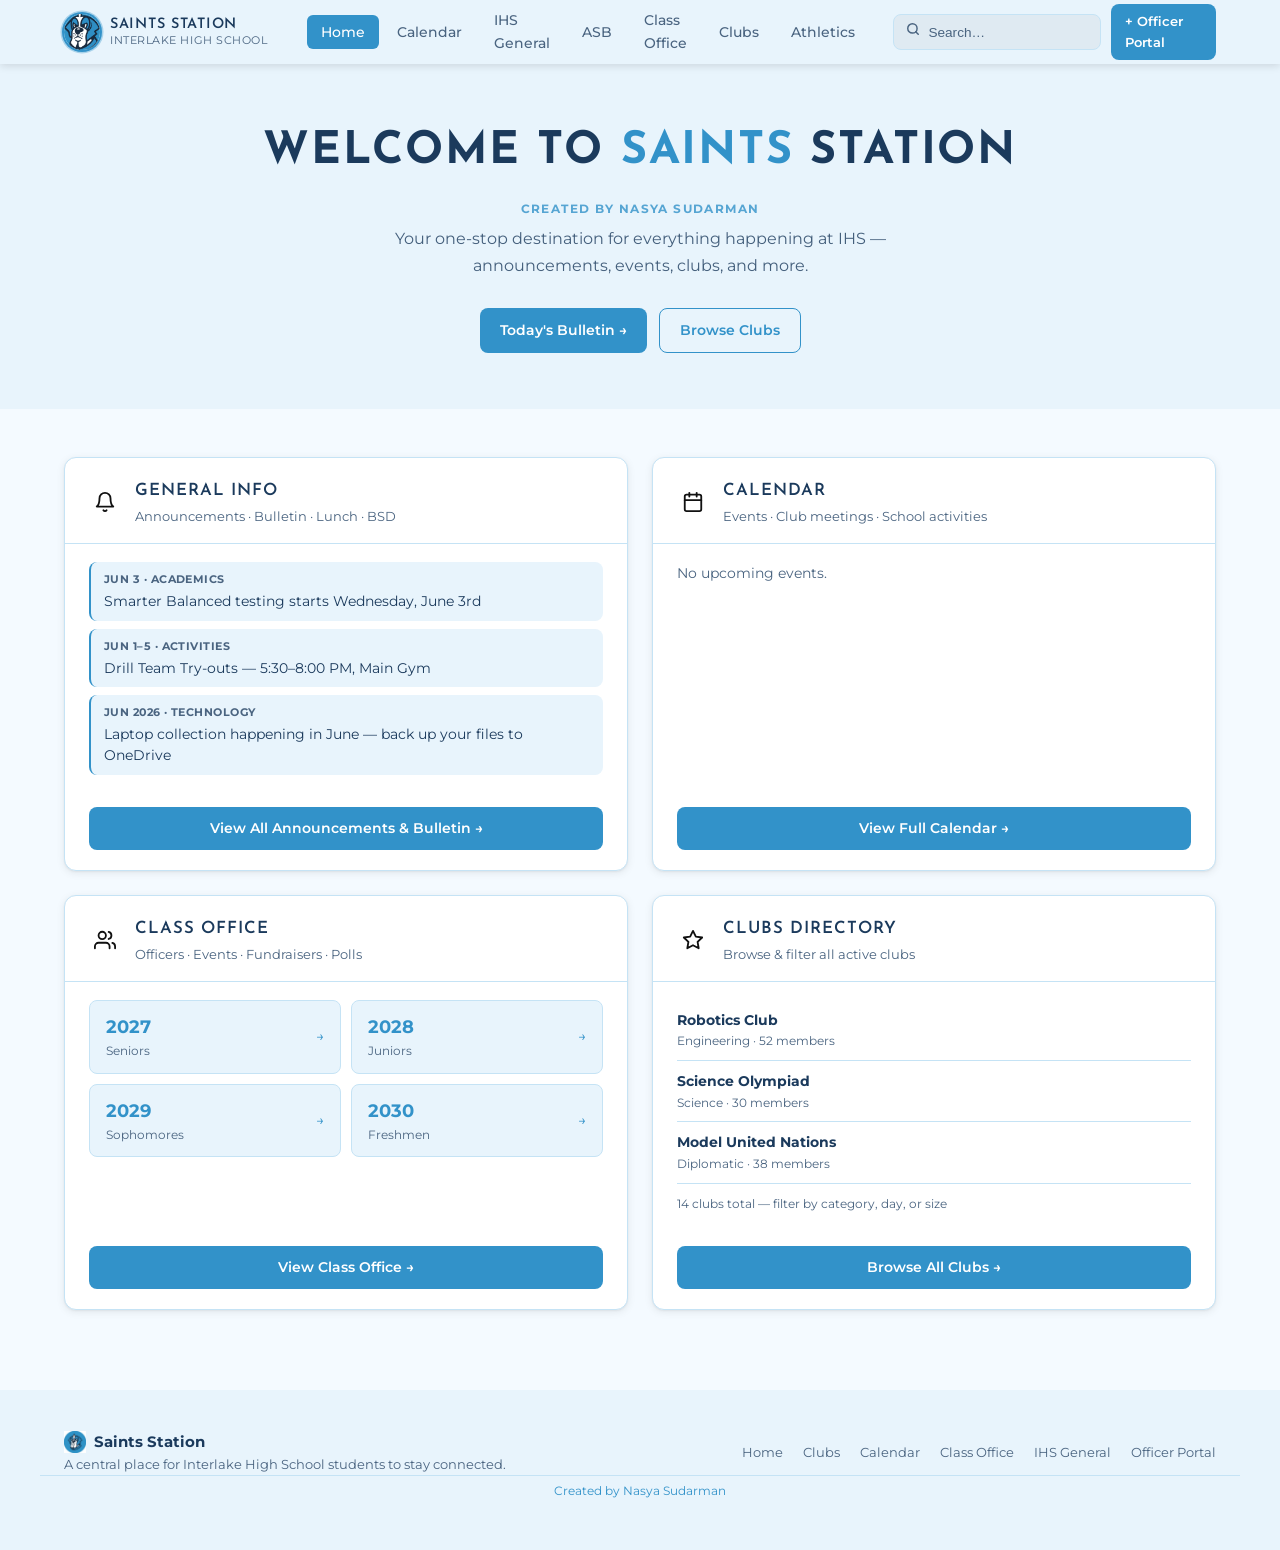
==== commit 085a4070: "Add Athletics page and navbar link to all pages - Add athletics.html with Upcoming Games, Athlete of" ====
--- a/index.html
+++ b/index.html
@@ -74,6 +74,7 @@
       <a href="asb.html" class="nav-link">ASB</a>
       <a href="classoffice.html" class="nav-link">Class Office</a>
       <a href="clubs.html" class="nav-link">Clubs</a>
+      <a href="athletics.html" class="nav-link">Athletics</a>
     </nav>
     <div class="navbar-actions">
       <div class="nav-search">
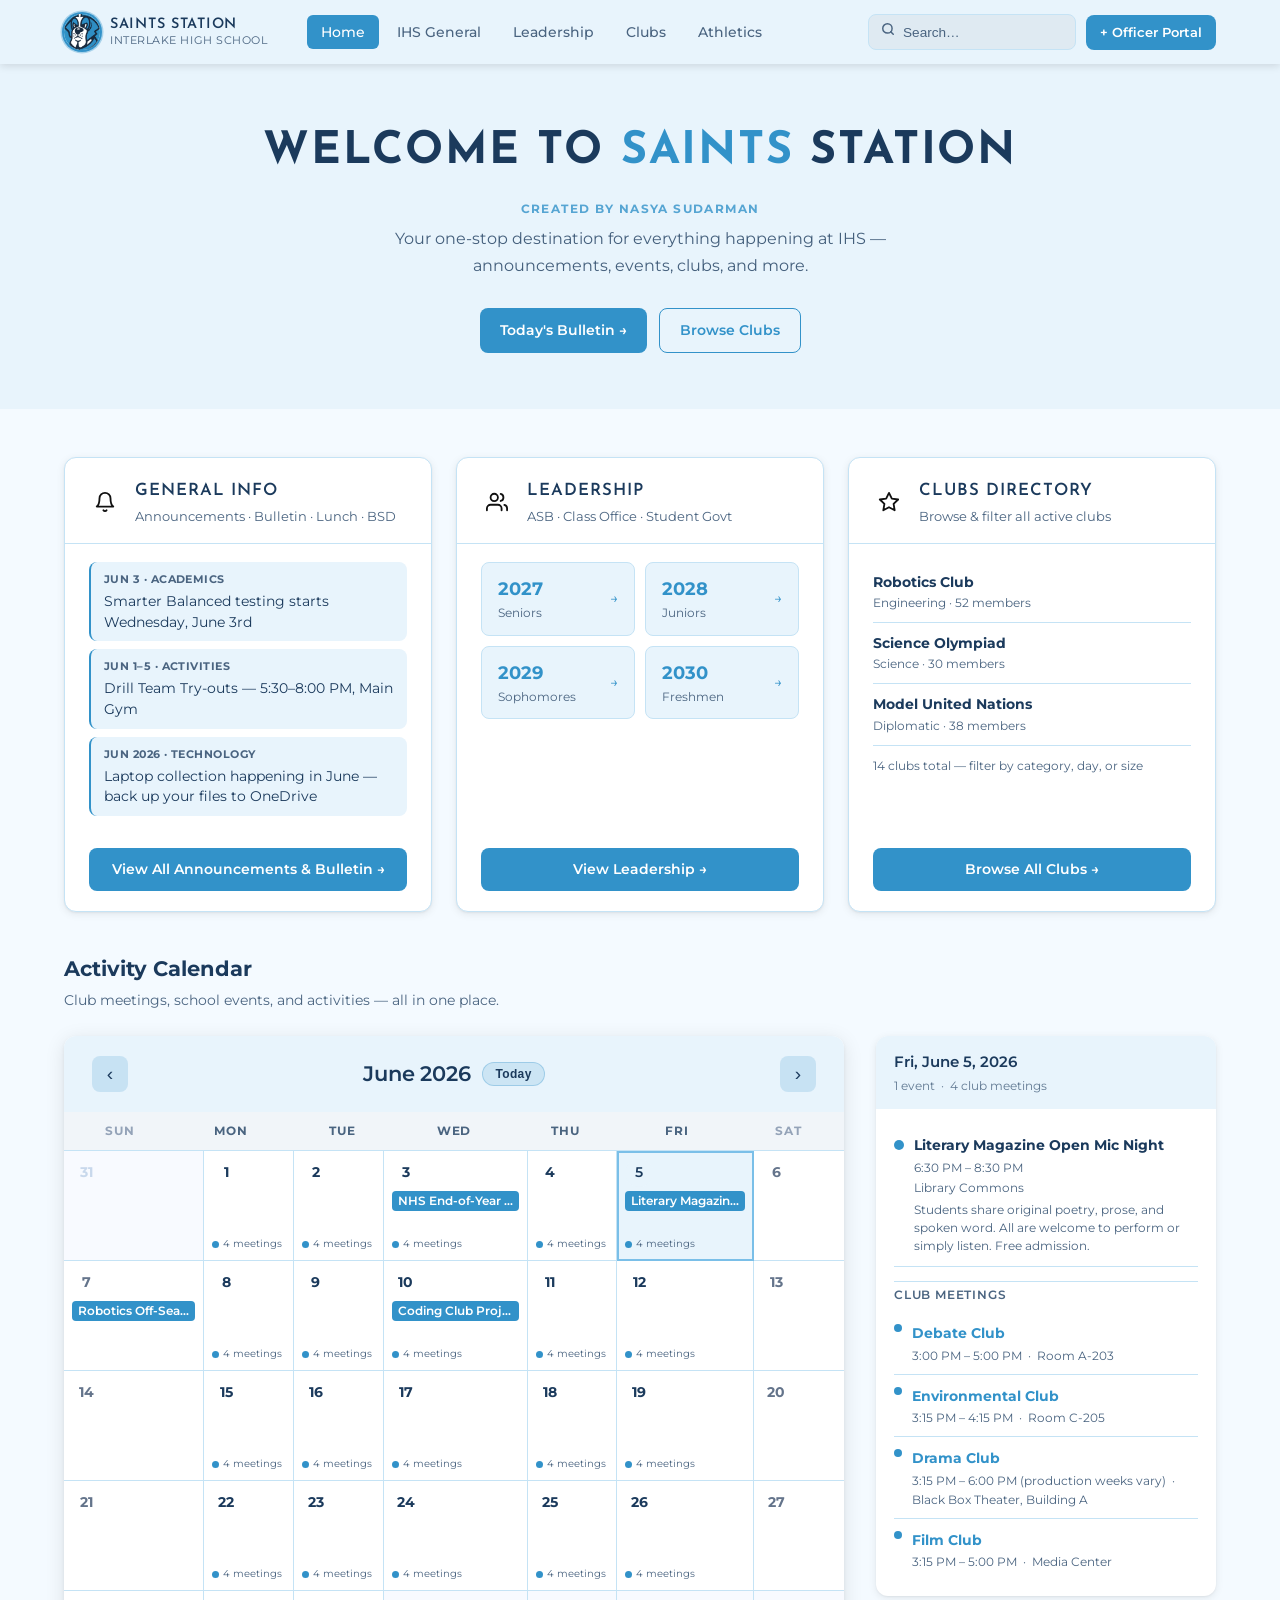
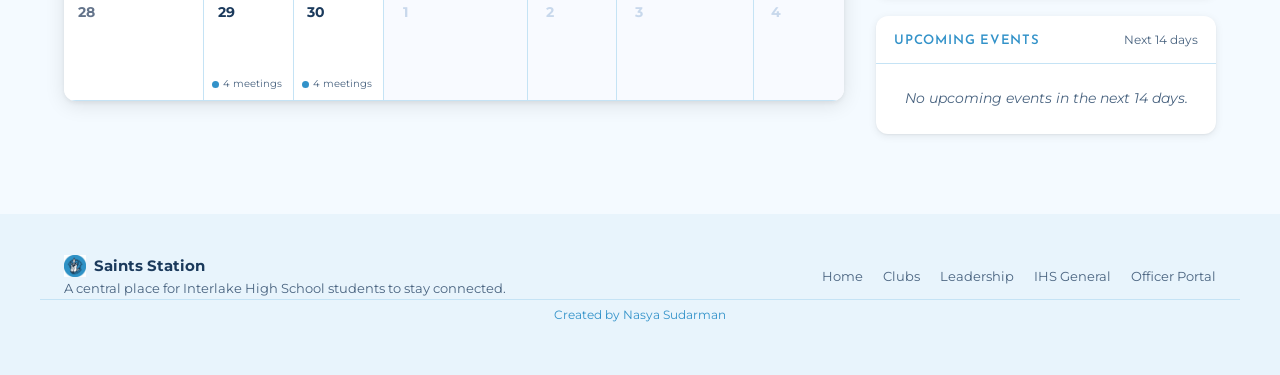
==== commit b834ca59: "Merge ASB+Class Office into Leadership tab; move Calendar to home - Add leadership.html with ASB and" ====
--- a/index.html
+++ b/index.html
@@ -12,9 +12,10 @@
     .home-hero p { font-size: 1rem; opacity: .8; max-width: 520px; margin: 0 auto 28px; line-height: 1.7; }
     .home-hero-btns { display: flex; gap: 12px; justify-content: center; flex-wrap: wrap; }
 
-    .hub-section { padding: 48px 0 80px; }
-    .hub-grid { display: grid; grid-template-columns: repeat(2, 1fr); gap: 24px; }
-    @media (max-width: 720px) { .hub-grid { grid-template-columns: 1fr; } }
+    .hub-section { padding: 48px 0 40px; }
+    .hub-grid { display: grid; grid-template-columns: repeat(3, 1fr); gap: 24px; }
+    @media (max-width: 900px) { .hub-grid { grid-template-columns: repeat(2, 1fr); } }
+    @media (max-width: 560px) { .hub-grid { grid-template-columns: 1fr; } }
 
     .hub-card { background: var(--card); border-radius: var(--radius); box-shadow: var(--shadow); border: 1px solid var(--border); overflow: hidden; display: flex; flex-direction: column; transition: var(--transition); }
     .hub-card:hover { box-shadow: var(--shadow-md); transform: translateY(-2px); }
@@ -26,34 +27,114 @@
     .hub-card-body { padding: 18px 24px; flex: 1; }
     .hub-card-footer { padding: 14px 24px 20px; }
 
-    /* Preview items */
     .preview-list { list-style: none; display: flex; flex-direction: column; gap: 8px; }
     .preview-item { font-size: .86rem; color: var(--text); padding: 9px 13px; background: var(--highlight); border-radius: var(--radius-sm); border-left: 2px solid var(--primary); line-height: 1.5; }
     .preview-item-meta { font-size: .71rem; color: var(--text-muted); margin-bottom: 3px; text-transform: uppercase; letter-spacing: .04em; font-weight: 700; }
 
-    /* Calendar previews */
-    .cal-preview-item { display: flex; gap: 12px; align-items: flex-start; padding: 10px 0; border-bottom: 1px solid var(--border); }
-    .cal-preview-item:last-child { border-bottom: none; }
-    .cal-preview-badge { min-width: 38px; text-align: center; background: var(--primary-dark); color: var(--text); border-radius: 6px; padding: 4px 6px; }
-    .cal-preview-badge .cpb-m { font-size: .58rem; font-weight: 600; text-transform: uppercase; letter-spacing: .05em; }
-    .cal-preview-badge .cpb-d { font-size: 1rem; font-weight: 700; line-height: 1; }
-    .cal-preview-title { font-size: .87rem; font-weight: 700; color: var(--text); }
-    .cal-preview-meta { font-size: .75rem; color: var(--text-muted); margin-top: 2px; }
-
-    /* Class year pills */
     .class-year-pills { display: grid; grid-template-columns: 1fr 1fr; gap: 10px; }
     .class-pill { display: flex; align-items: center; justify-content: space-between; padding: 12px 16px; background: var(--highlight); border-radius: var(--radius-sm); text-decoration: none; color: var(--text); border: 1px solid var(--border); transition: var(--transition); }
-    .class-pill:hover { border-color: var(--primary); background: var(--highlight); }
+    .class-pill:hover { border-color: var(--primary); }
     .class-pill-year { font-size: 1.1rem; font-weight: 700; color: var(--primary); }
     .class-pill-label { font-size: .72rem; color: var(--text-muted); margin-top: 1px; }
     .class-pill-arrow { color: var(--primary); font-size: .9rem; }
 
-    /* Club previews */
     .club-preview-item { display: flex; align-items: center; gap: 12px; padding: 9px 0; border-bottom: 1px solid var(--border); }
     .club-preview-item:last-child { border-bottom: none; }
-    .club-preview-dot { width: 32px; height: 32px; border-radius: 8px; display: flex; align-items: center; justify-content: center; flex-shrink: 0; font-size: .9rem; }
     .club-preview-name { font-size: .87rem; font-weight: 700; color: var(--text); }
     .club-preview-meta { font-size: .74rem; color: var(--text-muted); margin-top: 1px; }
+
+    /* ── Calendar section ── */
+    .home-cal-section { padding: 0 0 80px; }
+    .home-cal-header { margin-bottom: 24px; }
+    .home-cal-header h2 { font-size: 1.3rem; font-weight: 700; color: var(--text); margin-bottom: 4px; }
+    .home-cal-header p { font-size: .88rem; color: var(--text-muted); }
+
+    .cal-page-layout { display: grid; grid-template-columns: 1fr 340px; gap: 32px; align-items: start; }
+    @media (max-width: 960px) { .cal-page-layout { grid-template-columns: 1fr; } }
+
+    .cal-full-widget { background: var(--card); border-radius: var(--radius); box-shadow: var(--shadow-md); overflow: hidden; }
+    .cal-full-header {
+      background: var(--primary-dark); color: var(--text);
+      padding: 20px 28px; display: flex; align-items: center; justify-content: space-between; gap: 16px;
+    }
+    .cal-full-month-label { font-size: 1.3rem; font-weight: 600; letter-spacing: -.01em; }
+    .cal-full-nav {
+      background: rgba(50,146,201,.18); border: none; color: var(--text);
+      width: 36px; height: 36px; border-radius: 8px; cursor: pointer;
+      font-size: 1.2rem; display: flex; align-items: center; justify-content: center;
+      transition: var(--transition); flex-shrink: 0;
+    }
+    .cal-full-nav:hover { background: rgba(50,146,201,.35); }
+    .cal-full-header-center { display: flex; align-items: center; gap: 12px; flex: 1; justify-content: center; }
+    .cal-today-btn {
+      font-size: .75rem; font-weight: 700; padding: 4px 12px;
+      background: rgba(50,146,201,.15); border: 1px solid rgba(50,146,201,.3);
+      color: var(--text); border-radius: 20px; cursor: pointer;
+      transition: var(--transition); letter-spacing: .03em;
+    }
+    .cal-today-btn:hover { background: rgba(50,146,201,.3); }
+    .cal-full-dow-row { display: grid; grid-template-columns: repeat(7, 1fr); background: #f1f5f9; border-bottom: 1px solid var(--border); }
+    .cal-full-dow { padding: 10px 6px; text-align: center; font-size: .72rem; font-weight: 700; color: var(--text-muted); text-transform: uppercase; letter-spacing: .07em; }
+    .cal-full-dow.weekend { color: #94a3b8; }
+    .cal-full-grid { display: grid; grid-template-columns: repeat(7, 1fr); }
+    .cal-full-day {
+      min-height: 110px; padding: 8px; border-right: 1px solid var(--border);
+      border-bottom: 1px solid var(--border); background: #fff; cursor: pointer;
+      transition: background .15s; position: relative; display: flex; flex-direction: column; gap: 3px;
+    }
+    .cal-full-day:hover { background: #f0f7ff; }
+    .cal-full-day:nth-child(7n) { border-right: none; }
+    .cal-full-day.other-month { background: #f8faff; }
+    .cal-full-day.other-month .cal-full-day-num { color: #c8d8ec; }
+    .cal-full-day.today .cal-full-day-num { background: var(--primary-dark); color: var(--text); width: 28px; height: 28px; border-radius: 50%; display: flex; align-items: center; justify-content: center; font-weight: 600; }
+    .cal-full-day.selected { background: var(--highlight); outline: 2px solid var(--primary-light); outline-offset: -2px; }
+    .cal-full-day.selected:hover { background: #e0eeff; }
+    .cal-full-day-num { font-size: .85rem; font-weight: 700; color: var(--text); width: 28px; height: 28px; display: flex; align-items: center; justify-content: center; flex-shrink: 0; border-radius: 50%; margin-bottom: 1px; }
+    .cal-full-day.weekend-day .cal-full-day-num { color: #64748b; }
+    .cal-full-chips { display: flex; flex-direction: column; gap: 2px; flex: 1; }
+    .cal-full-chip { font-size: .72rem; font-weight: 600; padding: 2px 6px; border-radius: 4px; color: #fff; white-space: nowrap; overflow: hidden; text-overflow: ellipsis; cursor: pointer; transition: opacity .15s; line-height: 1.4; }
+    .cal-full-chip:hover { opacity: .85; }
+    .cal-full-more { font-size: .63rem; font-weight: 700; color: var(--primary-light); cursor: pointer; padding: 1px 0; }
+    .cal-full-meetings { display: flex; align-items: center; gap: 4px; font-size: .64rem; color: var(--text-muted); margin-top: auto; padding-top: 2px; }
+    .cal-full-mtg-dot { width: 7px; height: 7px; border-radius: 50%; background: var(--primary); flex-shrink: 0; }
+
+    .cal-right-panel { display: flex; flex-direction: column; gap: 20px; }
+
+    .cal-detail-card { background: var(--card); border-radius: var(--radius); box-shadow: var(--shadow); overflow: hidden; }
+    .cal-detail-card-header { background: var(--primary-dark); padding: 14px 18px; color: var(--text); }
+    .cal-detail-card-date { font-size: .95rem; font-weight: 600; }
+    .cal-detail-card-hint { font-size: .75rem; opacity: .65; margin-top: 2px; }
+    .cal-detail-card-body { padding: 16px 18px; min-height: 80px; }
+    .cal-detail-empty { color: var(--text-muted); font-size: .85rem; font-style: italic; padding: 8px 0; }
+    .cal-detail-ev { display: flex; align-items: flex-start; gap: 10px; padding: 11px 0; border-bottom: 1px solid var(--border); }
+    .cal-detail-ev:last-child { border-bottom: none; }
+    .cal-detail-ev-dot { width: 10px; height: 10px; border-radius: 50%; flex-shrink: 0; margin-top: 4px; }
+    .cal-detail-ev-title { font-size: .88rem; font-weight: 700; color: var(--text); line-height: 1.3; margin-bottom: 3px; }
+    .cal-detail-ev-meta { font-size: .75rem; color: var(--text-muted); display: flex; flex-direction: column; gap: 1px; }
+    .cal-detail-ev-desc { font-size: .75rem; color: var(--text-muted); margin-top: 4px; line-height: 1.5; }
+    .cal-detail-mtg-label { font-size: .72rem; font-weight: 600; color: var(--text-muted); text-transform: uppercase; letter-spacing: .07em; margin: 14px 0 8px; padding-top: 4px; border-top: 1px solid var(--border); }
+    .cal-detail-mtg-row { display: flex; align-items: flex-start; gap: 10px; padding: 8px 0; border-bottom: 1px solid var(--border); }
+    .cal-detail-mtg-row:last-child { border-bottom: none; }
+    .cal-detail-mtg-dot { width: 8px; height: 8px; border-radius: 50%; background: var(--primary); flex-shrink: 0; margin-top: 4px; }
+    .cal-detail-mtg-name { font-size: .85rem; font-weight: 700; color: var(--primary); }
+    .cal-detail-mtg-name:hover { color: var(--primary-light); }
+    .cal-detail-mtg-sub { font-size: .74rem; color: var(--text-muted); margin-top: 1px; }
+
+    .upcoming-card { background: var(--card); border-radius: var(--radius); box-shadow: var(--shadow); overflow: hidden; }
+    .upcoming-card-header { padding: 14px 18px 12px; border-bottom: 1px solid var(--border); display: flex; align-items: baseline; justify-content: space-between; gap: 8px; }
+    .upcoming-card-title { font-size: .82rem; font-weight: 600; color: var(--primary); text-transform: uppercase; letter-spacing: .06em; }
+    .upcoming-card-sub { font-size: .72rem; color: var(--text-muted); }
+    .upcoming-list { display: flex; flex-direction: column; }
+    .upcoming-item { display: flex; align-items: flex-start; gap: 12px; padding: 14px 18px; border-bottom: 1px solid var(--border); cursor: pointer; transition: background .15s; }
+    .upcoming-item:last-child { border-bottom: none; }
+    .upcoming-item:hover { background: #f7faff; }
+    .upcoming-date-badge { flex-shrink: 0; width: 44px; text-align: center; background: var(--primary); color: #fff; border-radius: 8px; padding: 5px 4px; }
+    .upcoming-date-month { font-size: .62rem; font-weight: 700; text-transform: uppercase; letter-spacing: .07em; opacity: .8; }
+    .upcoming-date-day { font-size: 1.3rem; font-weight: 700; line-height: 1; }
+    .upcoming-item-info { flex: 1; min-width: 0; }
+    .upcoming-item-title { font-size: .88rem; font-weight: 700; color: var(--text); white-space: nowrap; overflow: hidden; text-overflow: ellipsis; margin-bottom: 3px; }
+    .upcoming-item-meta { font-size: .74rem; color: var(--text-muted); line-height: 1.5; }
+    .upcoming-empty { padding: 24px 18px; font-size: .85rem; color: var(--text-muted); font-style: italic; text-align: center; }
   </style>
 </head>
 <body>
@@ -69,10 +150,8 @@
     </a>
     <nav class="navbar-nav">
       <a href="index.html" class="nav-link active">Home</a>
-      <a href="calendar.html" class="nav-link">Calendar</a>
       <a href="general.html" class="nav-link">IHS General</a>
-      <a href="asb.html" class="nav-link">ASB</a>
-      <a href="classoffice.html" class="nav-link">Class Office</a>
+      <a href="leadership.html" class="nav-link">Leadership</a>
       <a href="clubs.html" class="nav-link">Clubs</a>
       <a href="athletics.html" class="nav-link">Athletics</a>
     </nav>
@@ -134,58 +213,39 @@
         </div>
       </div>
 
-      <!-- Calendar card -->
-      <div class="hub-card">
-        <div class="hub-card-head">
-          <div class="hub-card-icon">
-            <svg viewBox="0 0 24 24"><rect x="3" y="4" width="18" height="18" rx="2" ry="2"/><line x1="16" y1="2" x2="16" y2="6"/><line x1="8" y1="2" x2="8" y2="6"/><line x1="3" y1="10" x2="21" y2="10"/></svg>
-          </div>
-          <div>
-            <div class="hub-card-title">Calendar</div>
-            <div class="hub-card-sub">Events · Club meetings · School activities</div>
-          </div>
-        </div>
-        <div class="hub-card-body" id="calPreview">
-          <div style="color:var(--text-muted);font-size:.88rem;">Loading events…</div>
-        </div>
-        <div class="hub-card-footer">
-          <a href="calendar.html" class="btn btn-primary" style="width:100%;justify-content:center;">View Full Calendar →</a>
-        </div>
-      </div>
-
-      <!-- Class Office card -->
+      <!-- Leadership card -->
       <div class="hub-card">
         <div class="hub-card-head">
           <div class="hub-card-icon">
             <svg viewBox="0 0 24 24"><path d="M17 21v-2a4 4 0 0 0-4-4H5a4 4 0 0 0-4 4v2"/><circle cx="9" cy="7" r="4"/><path d="M23 21v-2a4 4 0 0 0-3-3.87"/><path d="M16 3.13a4 4 0 0 1 0 7.75"/></svg>
           </div>
           <div>
-            <div class="hub-card-title">Class Office</div>
-            <div class="hub-card-sub">Officers · Events · Fundraisers · Polls</div>
+            <div class="hub-card-title">Leadership</div>
+            <div class="hub-card-sub">ASB · Class Office · Student Govt</div>
           </div>
         </div>
         <div class="hub-card-body">
           <div class="class-year-pills">
-            <a href="class.html?year=2027" class="class-pill">
+            <a href="leadership.html#classoffice" class="class-pill">
               <div><div class="class-pill-year">2027</div><div class="class-pill-label">Seniors</div></div>
               <span class="class-pill-arrow">→</span>
             </a>
-            <a href="class.html?year=2028" class="class-pill">
+            <a href="leadership.html#classoffice" class="class-pill">
               <div><div class="class-pill-year">2028</div><div class="class-pill-label">Juniors</div></div>
               <span class="class-pill-arrow">→</span>
             </a>
-            <a href="class.html?year=2029" class="class-pill">
+            <a href="leadership.html#classoffice" class="class-pill">
               <div><div class="class-pill-year">2029</div><div class="class-pill-label">Sophomores</div></div>
               <span class="class-pill-arrow">→</span>
             </a>
-            <a href="class.html?year=2030" class="class-pill">
+            <a href="leadership.html#classoffice" class="class-pill">
               <div><div class="class-pill-year">2030</div><div class="class-pill-label">Freshmen</div></div>
               <span class="class-pill-arrow">→</span>
             </a>
           </div>
         </div>
         <div class="hub-card-footer">
-          <a href="classoffice.html" class="btn btn-primary" style="width:100%;justify-content:center;">View Class Office →</a>
+          <a href="leadership.html" class="btn btn-primary" style="width:100%;justify-content:center;">View Leadership →</a>
         </div>
       </div>
 
@@ -212,6 +272,63 @@
   </div>
 </div>
 
+<!-- ── Activity Calendar ── -->
+<div class="home-cal-section">
+  <div class="container">
+    <div class="home-cal-header">
+      <h2>Activity Calendar</h2>
+      <p>Club meetings, school events, and activities — all in one place.</p>
+    </div>
+    <div class="cal-page-layout">
+
+      <!-- Full calendar widget -->
+      <div>
+        <div class="cal-full-widget">
+          <div class="cal-full-header">
+            <button class="cal-full-nav" id="calPrev" title="Previous month">&#8249;</button>
+            <div class="cal-full-header-center">
+              <h2 class="cal-full-month-label" id="calMonthLabel"></h2>
+              <button class="cal-today-btn" id="calTodayBtn">Today</button>
+            </div>
+            <button class="cal-full-nav" id="calNext" title="Next month">&#8250;</button>
+          </div>
+          <div class="cal-full-dow-row">
+            <div class="cal-full-dow weekend">Sun</div>
+            <div class="cal-full-dow">Mon</div>
+            <div class="cal-full-dow">Tue</div>
+            <div class="cal-full-dow">Wed</div>
+            <div class="cal-full-dow">Thu</div>
+            <div class="cal-full-dow">Fri</div>
+            <div class="cal-full-dow weekend">Sat</div>
+          </div>
+          <div class="cal-full-grid" id="calFullGrid"></div>
+        </div>
+      </div>
+
+      <!-- Right panel: detail + upcoming -->
+      <div class="cal-right-panel">
+        <div class="cal-detail-card">
+          <div class="cal-detail-card-header" id="calDetailHeader">
+            <div class="cal-detail-card-date">Select a date</div>
+            <div class="cal-detail-card-hint">Click any day to view events and meetings</div>
+          </div>
+          <div class="cal-detail-card-body" id="calDetailBody">
+            <div class="cal-detail-empty">Click any date on the calendar to see events and club meetings for that day.</div>
+          </div>
+        </div>
+        <div class="upcoming-card">
+          <div class="upcoming-card-header">
+            <div class="upcoming-card-title">Upcoming Events</div>
+            <div class="upcoming-card-sub">Next 14 days</div>
+          </div>
+          <div id="upcomingList"></div>
+        </div>
+      </div>
+
+    </div>
+  </div>
+</div>
+
 <footer class="footer">
   <div class="container footer-inner">
     <div>
@@ -221,8 +338,7 @@
     <div class="footer-links">
       <a href="index.html">Home</a>
       <a href="clubs.html">Clubs</a>
-      <a href="calendar.html">Calendar</a>
-      <a href="classoffice.html">Class Office</a>
+      <a href="leadership.html">Leadership</a>
       <a href="general.html">IHS General</a>
       <a href="submit.html">Officer Portal</a>
     </div>
@@ -235,48 +351,210 @@
 const events = getEvents();
 const clubs  = getClubs();
 
-// Calendar preview — next 3 events
-const upcoming = [...events]
-  .filter(e => daysUntil(e.date) >= 0)
-  .sort((a, b) => new Date(a.date) - new Date(b.date))
-  .slice(0, 3);
-
-const calEl = document.getElementById("calPreview");
-if (upcoming.length) {
-  calEl.innerHTML = upcoming.map(ev => {
-    const d = new Date(ev.date + "T00:00:00");
-    return `
-    <div class="cal-preview-item">
-      <div class="cal-preview-badge">
-        <div class="cpb-m">${d.toLocaleDateString("en-US",{month:"short"}).toUpperCase()}</div>
-        <div class="cpb-d">${d.getDate()}</div>
-      </div>
-      <div>
-        <div class="cal-preview-title">${ev.title}</div>
-        <div class="cal-preview-meta">${ev.time} · ${ev.location}</div>
-      </div>
-    </div>`;
+// ── Calendar constants ────────────────────────────────────────────────────────
+const MONTH_NAMES = ["January","February","March","April","May","June","July","August","September","October","November","December"];
+
+// ── Calendar state ────────────────────────────────────────────────────────────
+const now = new Date('2026-06-05T00:00:00');
+let calYear     = now.getFullYear();
+let calMonth    = now.getMonth();
+let selectedDate = null;
+
+// ── Calendar rendering ────────────────────────────────────────────────────────
+function renderCalendar() {
+  document.getElementById("calMonthLabel").textContent = MONTH_NAMES[calMonth] + " " + calYear;
+
+  const grid = document.getElementById("calFullGrid");
+  const todayStr = now.toISOString().split("T")[0];
+
+  const firstDay     = new Date(calYear, calMonth, 1).getDay();
+  const daysInMonth  = new Date(calYear, calMonth + 1, 0).getDate();
+  const prevMonthDays = new Date(calYear, calMonth, 0).getDate();
+  const totalCells   = Math.ceil((firstDay + daysInMonth) / 7) * 7;
+
+  let html = "";
+  for (let i = 0; i < totalCells; i++) {
+    let cellDate, otherMonth = false, year, month, day;
+
+    if (i < firstDay) {
+      day = prevMonthDays - firstDay + i + 1;
+      month = calMonth === 0 ? 12 : calMonth;
+      year  = calMonth === 0 ? calYear - 1 : calYear;
+      cellDate = year + "-" + String(month).padStart(2, "0") + "-" + String(day).padStart(2, "0");
+      otherMonth = true;
+    } else if (i >= firstDay + daysInMonth) {
+      day = i - firstDay - daysInMonth + 1;
+      month = calMonth === 11 ? 1 : calMonth + 2;
+      year  = calMonth === 11 ? calYear + 1 : calYear;
+      cellDate = year + "-" + String(month).padStart(2, "0") + "-" + String(day).padStart(2, "0");
+      otherMonth = true;
+    } else {
+      day = i - firstDay + 1;
+      cellDate = calYear + "-" + String(calMonth + 1).padStart(2, "0") + "-" + String(day).padStart(2, "0");
+    }
+
+    const isToday    = cellDate === todayStr;
+    const isSelected = cellDate === selectedDate;
+    const dow        = new Date(cellDate + "T00:00:00").getDay();
+    const isWeekend  = dow === 0 || dow === 6;
+
+    const dayEvents    = events.filter(e => e.date === cellDate);
+    const meetingClubs = otherMonth ? [] : clubs.filter(c => getClubMeetingDays(c).includes(dow));
+
+    const maxChips = 3;
+    let chipsHtml = "";
+    dayEvents.slice(0, maxChips).forEach(ev => {
+      const label = ev.title.length > 17 ? ev.title.slice(0, 16) + "…" : ev.title;
+      chipsHtml += '<div class="cal-full-chip" style="background:var(--primary);color:#fff;" title="' + ev.title + '">' + label + '</div>';
+    });
+    if (dayEvents.length > maxChips) chipsHtml += '<div class="cal-full-more">+' + (dayEvents.length - maxChips) + ' more</div>';
+
+    const meetingsHtml = meetingClubs.length > 0
+      ? '<div class="cal-full-meetings"><span class="cal-full-mtg-dot"></span>' + meetingClubs.length + ' meeting' + (meetingClubs.length > 1 ? 's' : '') + '</div>'
+      : "";
+
+    let cls = "cal-full-day";
+    if (otherMonth)  cls += " other-month";
+    if (isToday)     cls += " today";
+    if (isSelected)  cls += " selected";
+    if (isWeekend && !otherMonth) cls += " weekend-day";
+
+    html += '<div class="' + cls + '" data-date="' + cellDate + '" onclick="selectCalDay(\'' + cellDate + '\')">' +
+      '<div class="cal-full-day-num">' + day + '</div>' +
+      '<div class="cal-full-chips">' + chipsHtml + '</div>' +
+      meetingsHtml +
+      '</div>';
+  }
+  grid.innerHTML = html;
+}
+
+function selectCalDay(dateStr) {
+  selectedDate = dateStr;
+  renderCalendar();
+
+  const dow = new Date(dateStr + "T00:00:00").getDay();
+  const dayEvents    = events.filter(e => e.date === dateStr);
+  const meetingClubs = clubs.filter(c => getClubMeetingDays(c).includes(dow));
+
+  const header = document.getElementById("calDetailHeader");
+  header.innerHTML =
+    '<div class="cal-detail-card-date">' + formatDate(dateStr) + '</div>' +
+    '<div class="cal-detail-card-hint">' +
+      (dayEvents.length ? dayEvents.length + ' event' + (dayEvents.length > 1 ? 's' : '') : 'No events') +
+      (meetingClubs.length ? ' &nbsp;·&nbsp; ' + meetingClubs.length + ' club meeting' + (meetingClubs.length > 1 ? 's' : '') : '') +
+    '</div>';
+
+  const body = document.getElementById("calDetailBody");
+  if (!dayEvents.length && !meetingClubs.length) {
+    body.innerHTML = '<div class="cal-detail-empty">Nothing scheduled on this day.</div>';
+    return;
+  }
+
+  let bodyHtml = "";
+  dayEvents.forEach(ev => {
+    const desc = ev.description.length > 120 ? ev.description.slice(0, 120) + "…" : ev.description;
+    bodyHtml +=
+      '<div class="cal-detail-ev">' +
+        '<div class="cal-detail-ev-dot" style="background:var(--primary);"></div>' +
+        '<div style="flex:1;min-width:0;">' +
+          '<div class="cal-detail-ev-title">' + ev.title + '</div>' +
+          '<div class="cal-detail-ev-meta"><span>' + ev.time + '</span><span>' + ev.location + '</span></div>' +
+          '<div class="cal-detail-ev-desc">' + desc + '</div>' +
+        '</div>' +
+      '</div>';
+  });
+
+  if (meetingClubs.length) {
+    bodyHtml += '<div class="cal-detail-mtg-label">Club Meetings</div>';
+    meetingClubs.forEach(c => {
+      bodyHtml +=
+        '<div class="cal-detail-mtg-row">' +
+          '<div class="cal-detail-mtg-dot"></div>' +
+          '<div style="flex:1;">' +
+            '<a class="cal-detail-mtg-name" href="club.html?id=' + c.id + '">' + c.name + '</a>' +
+            '<div class="cal-detail-mtg-sub">' + c.meetingTime + ' &nbsp;·&nbsp; ' + c.meetingLocation + '</div>' +
+          '</div>' +
+        '</div>';
+    });
+  }
+  body.innerHTML = bodyHtml;
+}
+
+// ── Nav ───────────────────────────────────────────────────────────────────────
+document.getElementById("calPrev").addEventListener("click", () => {
+  calMonth--;
+  if (calMonth < 0) { calMonth = 11; calYear--; }
+  renderCalendar();
+});
+document.getElementById("calNext").addEventListener("click", () => {
+  calMonth++;
+  if (calMonth > 11) { calMonth = 0; calYear++; }
+  renderCalendar();
+});
+document.getElementById("calTodayBtn").addEventListener("click", () => {
+  calYear = now.getFullYear(); calMonth = now.getMonth();
+  renderCalendar();
+});
+
+// ── Upcoming events ───────────────────────────────────────────────────────────
+function renderUpcoming() {
+  const upcoming = events
+    .filter(e => { const d = daysUntil(e.date); return d >= 0 && d <= 14; })
+    .sort((a, b) => new Date(a.date) - new Date(b.date));
+
+  const container = document.getElementById("upcomingList");
+  if (!upcoming.length) {
+    container.innerHTML = '<div class="upcoming-empty">No upcoming events in the next 14 days.</div>';
+    return;
+  }
+  container.innerHTML = upcoming.map(ev => {
+    const d    = new Date(ev.date + "T00:00:00");
+    const mon  = d.toLocaleDateString("en-US", { month: "short" }).toUpperCase();
+    const dayN = d.getDate();
+    const days = daysUntil(ev.date);
+    const whenLabel = days === 0 ? "Today" : days === 1 ? "Tomorrow" : "In " + days + " days";
+    return '<div class="upcoming-item" onclick="jumpToDate(\'' + ev.date + '\')">' +
+      '<div class="upcoming-date-badge" style="background:var(--primary);">' +
+        '<div class="upcoming-date-month">' + mon + '</div>' +
+        '<div class="upcoming-date-day">' + dayN + '</div>' +
+      '</div>' +
+      '<div class="upcoming-item-info">' +
+        '<div class="upcoming-item-title">' + ev.title + '</div>' +
+        '<div class="upcoming-item-meta">' + whenLabel + ' &nbsp;·&nbsp; ' + ev.time + '<br>' + ev.location + '</div>' +
+      '</div>' +
+    '</div>';
   }).join("");
-} else {
-  calEl.innerHTML = `<div style="color:var(--text-muted);font-size:.88rem;">No upcoming events.</div>`;
 }
 
-// Clubs preview — 3 featured clubs
-const featured = clubs.filter(c => c.featured).slice(0, 3);
-const fallback = clubs.slice(0, 3);
-const showClubs = featured.length ? featured : fallback;
-
-document.getElementById("clubsPreview").innerHTML = showClubs.map(c => {
-  return `
-  <div class="club-preview-item">
-    <div>
-      <div class="club-preview-name">${c.name}</div>
-      <div class="club-preview-meta">${getCategoryLabel(c.category)} · ${c.members} members</div>
-    </div>
-  </div>`;
-}).join("") + `<div style="font-size:.78rem;color:var(--text-muted);margin-top:10px;">${clubs.length} clubs total — filter by category, day, or size</div>`;
-
-// Nav search → clubs page
+function jumpToDate(dateStr) {
+  const d = new Date(dateStr + "T00:00:00");
+  calYear = d.getFullYear(); calMonth = d.getMonth();
+  renderCalendar();
+  selectCalDay(dateStr);
+  document.querySelector(".cal-full-widget").scrollIntoView({ behavior: "smooth", block: "start" });
+}
+
+// ── Clubs preview ─────────────────────────────────────────────────────────────
+const featured  = clubs.filter(c => c.featured).slice(0, 3);
+const showClubs = featured.length ? featured : clubs.slice(0, 3);
+document.getElementById("clubsPreview").innerHTML = showClubs.map(c =>
+  '<div class="club-preview-item">' +
+    '<div><div class="club-preview-name">' + c.name + '</div>' +
+    '<div class="club-preview-meta">' + getCategoryLabel(c.category) + ' · ' + c.members + ' members</div></div>' +
+  '</div>'
+).join("") + '<div style="font-size:.78rem;color:var(--text-muted);margin-top:10px;">' + clubs.length + ' clubs total — filter by category, day, or size</div>';
+
+// ── Init ──────────────────────────────────────────────────────────────────────
+renderCalendar();
+renderUpcoming();
+(function() {
+  const todayStr = now.toISOString().split("T")[0];
+  const todayDow = now.getDay();
+  const todayEvents   = events.filter(e => e.date === todayStr);
+  const todayMeetings = clubs.filter(c => getClubMeetingDays(c).includes(todayDow));
+  if (todayEvents.length || todayMeetings.length) selectCalDay(todayStr);
+})();
+
 document.getElementById("navSearch").addEventListener("keydown", e => {
   if (e.key === "Enter") {
     const q = e.target.value.trim();
